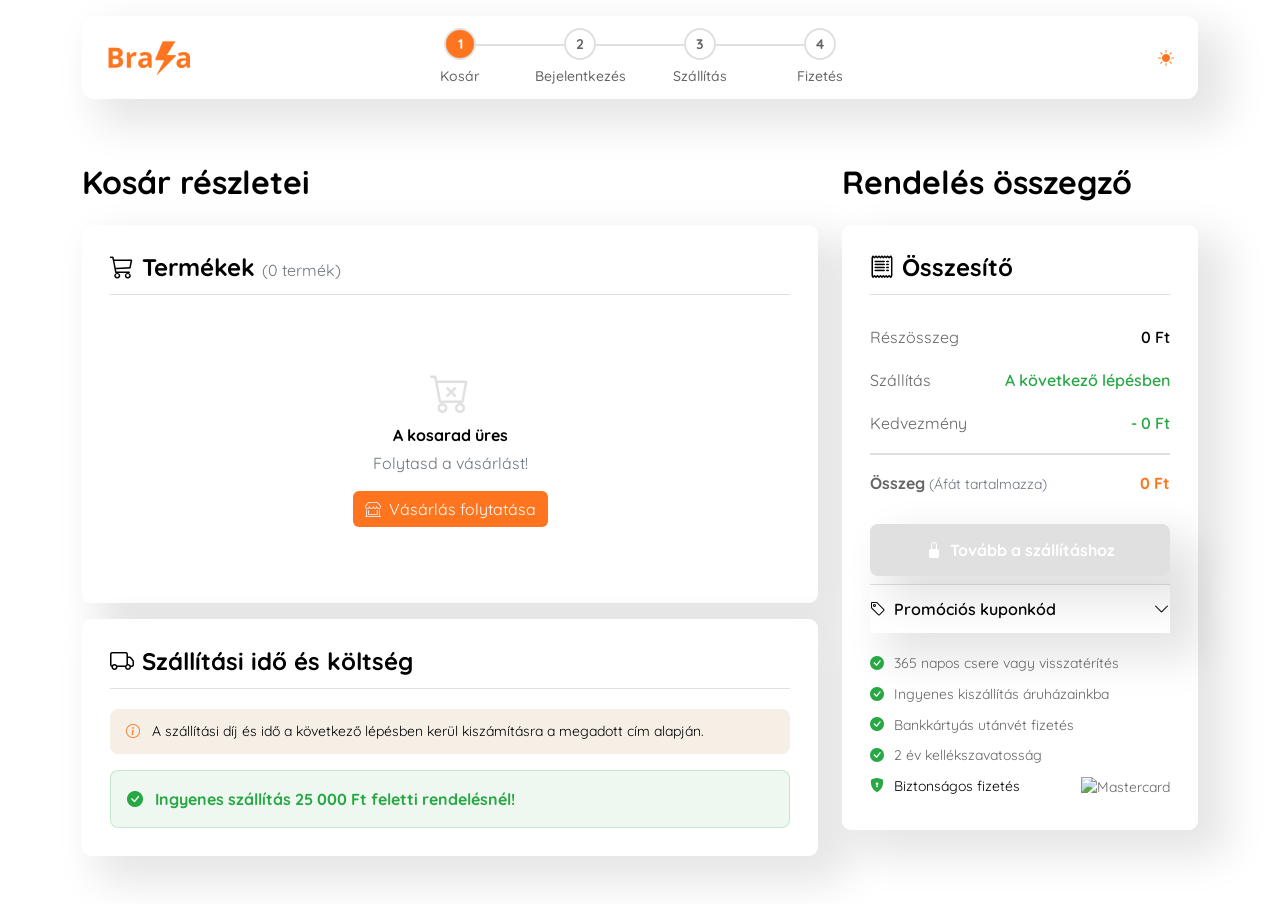
==== checkout.html @ 27e62295 "80%-ban kész web" ====
<!DOCTYPE html>
<html lang="hu">
<head>
    <meta charset="UTF-8">
    <meta name="viewport" content="width=device-width, initial-scale=1.0">
    <link rel="stylesheet" href="css/bootstrap.min.css">
    <link rel="stylesheet" href="https://cdn.jsdelivr.net/npm/bootstrap-icons@1.13.1/font/bootstrap-icons.min.css">
    <link rel="stylesheet" href="css/style.css">
    <link rel="stylesheet" href="css/checkout.css">
    <link rel="stylesheet" href="css/mobile.css">
    <title>BraVa - Kosár</title>
</head>
<body>
    <div class="checkout-wrapper">
        <header class="checkout-header">
            <div class="container">
                <div class="nav-inner">
                    <div class="row align-items-center">
                        <div class="col-4 col-lg-3">
                            <a href="index.html" class="checkout-logo">
                                <img src="assets/img/BraVa.png" alt="BraVa">
                            </a>
                        </div>
                        <div class="col-8 col-lg-6">
                            <div class="step-bar">
                                <div class="step akt" id="step1">
                                    <div class="step-circle fw-bold small">1</div>
                                    <span class="step-label small fw-medium">Kosár</span>
                                </div>
                                <div class="step" id="step2">
                                    <div class="step-circle fw-bold small">2</div>
                                    <span class="step-label small fw-medium">Bejelentkezés</span>
                                </div>
                                <div class="step" id="step3">
                                    <div class="step-circle fw-bold small">3</div>
                                    <span class="step-label small fw-medium">Szállítás</span>
                                </div>
                                <div class="step" id="step4">
                                    <div class="step-circle fw-bold small">4</div>
                                    <span class="step-label small fw-medium">Fizetés</span>
                                </div>
                            </div>
                        </div>
                        <div class="col-lg-3 d-none d-lg-flex justify-content-end">
                            <a href="javascript:void(0)" onclick="toggleTheme()" class="theme-toggle text-decoration-none nari ikon">
                                <i class="bi bi-brightness-high-fill"></i>
                            </a>
                        </div>
                    </div>
                </div>
            </div>
        </header>

        <main class="py-5">
            <div class="container">
                <div class="row g-4 align-items-start">
                    <div class="col-lg-8">
                        <h2 class="fw-bold mb-4">Kosár részletei</h2>
                        <div class="cart-panel">
                            <h4 class="fw-bold">
                                <i class="bi bi-cart3 me-2"></i>Termékek
                                <span class="text-secondary fw-normal fs-6" id="itemCount">(0 termék)</span>
                            </h4>
                            <div id="cartItems">
                                <div class="empty-cart">
                                    <i class="bi bi-cart-x fs-1"></i>
                                    <p class="fw-bold mb-1">A kosarad üres</p>
                                    <p class="text-secondary mb-3">Folytasd a vásárlást!</p>
                                    <a href="webshop.html" class="btn i-web">
                                        <i class="bi bi-shop-window me-2"></i>Vásárlás folytatása
                                    </a>
                                </div>
                            </div>
                        </div>

                        <div class="cart-panel mt-3">
                            <h4 class="fw-bold"><i class="bi bi-truck me-2"></i>Szállítási idő és költség</h4>
                            <div class="shipping-info small">
                                <i class="bi bi-info-circle me-2"></i>
                                A szállítási díj és idő a következő lépésben kerül kiszámításra a megadott cím alapján.
                            </div>
                            <div class="mt-3 p-3 rounded-3" style="background: rgba(40,167,69,0.08); border: 1px solid rgba(40,167,69,0.2);">
                                <p class="mb-0 fw-bold" style="color: #28a745;">
                                    <i class="bi bi-check-circle-fill me-2"></i>
                                    Ingyenes szállítás 25 000 Ft feletti rendelésnél!
                                </p>
                            </div>
                        </div>
                    </div>

                    <div class="col-lg-4" style="position: sticky; top: 90px;">
                        <h2 class="fw-bold mb-4">Rendelés összegző</h2>
                        <div class="summary-panel">
                            <h4 class="fw-bold"><i class="bi bi-receipt me-2"></i>Összesítő</h4>
                            <div class="summary-row">
                                <span class="label">Részösszeg</span>
                                <span class="val fw-semibold" id="subtotal">0 Ft</span>
                            </div>
                            <div class="summary-row">
                                <span class="label">Szállítás</span>
                                <span class="val free-shipping fw-semibold" id="shippingCost">A következő lépésben</span>
                            </div>
                            <div class="summary-row">
                                <span class="label">Kedvezmény</span>
                                <span class="val fw-semibold" id="discount" style="color: #28a745;">- 0 Ft</span>
                            </div>
                            <div class="summary-row total fw-bold">
                                <span class="label">Összeg <small class="fw-normal text-secondary">(Áfát tartalmazza)</small></span>
                                <span class="val nari" id="total">0 Ft</span>
                            </div>

                            <button class="checkout-btn fw-bold" id="checkoutBtn" disabled>
                                <i class="bi bi-lock-fill me-2"></i>Tovább a szállításhoz
                            </button>

                            <button class="promo-toggle fw-semibold" id="promoToggle">
                                <span><i class="bi bi-tag me-2"></i>Promóciós kuponkód</span>
                                <i class="bi bi-chevron-down" id="promoChevron"></i>
                            </button>
                            <div class="promo-body" id="promoBody">
                                <div class="promo-input-group">
                                    <input type="text" placeholder="Add meg a kuponkódot" id="promoInput">
                                    <button onclick="applyPromo()" class="fw-semibold">Alkalmaz</button>
                                </div>
                                <p class="mt-2 mb-0 small" id="promoMsg"></p>
                            </div>

                            <ul class="trust-list small">
                                <li><i class="bi bi-check-circle-fill"></i>365 napos csere vagy visszatérítés</li>
                                <li><i class="bi bi-check-circle-fill"></i>Ingyenes kiszállítás áruházainkba</li>
                                <li><i class="bi bi-check-circle-fill"></i>Bankkártyás utánvét fizetés</li>
                                <li><i class="bi bi-check-circle-fill"></i>2 év kellékszavatosság</li>
                                <li>
                                    <i class="bi bi-shield-lock-fill"></i>
                                    <span>Biztonságos fizetés</span>
                                    <img src="https://upload.wikimedia.org/wikipedia/commons/2/2a/Mastercard-logo.svg" alt="Mastercard" style="height: 18px; margin-left: auto;">
                                </li>
                            </ul>
                        </div>
                    </div>
                </div>
            </div>
        </main>
    </div>

    <nav class="mobil-navigacio">
        <div class="mobile-bottom-nav">
            <div class="mobile-nav-container">
                <div class="mobile-nav-item">
                    <a href="index.html" class="mobile-nav-link" title="Főoldal">
                        <i class="bi bi-house"></i>
                        <span class="mobile-nav-label">Főoldal</span>
                    </a>
                </div>
                <div class="mobile-nav-item">
                    <a href="webshop.html" class="mobile-nav-link" title="Webshop">
                        <i class="bi bi-shop-window"></i>
                        <span class="mobile-nav-label">Webshop</span>
                    </a>
                </div>
                <div class="mobile-nav-item">
                    <a href="checkout.html" class="mobile-nav-link active" title="Kosár">
                        <i class="bi bi-cart"></i>
                        <span class="mobile-nav-label">Kosár</span>
                    </a>
                </div>
                <div class="mobile-nav-item">
                    <a href="shops.html" class="mobile-nav-link" title="Üzleteink">
                        <i class="bi bi-map"></i>
                        <span class="mobile-nav-label">Üzleteink</span>
                    </a>
                </div>
                <div class="mobile-nav-item">
                    <a href="profile.html" class="mobile-nav-link" title="Fiók">
                        <i class="bi bi-person-circle"></i>
                        <span class="mobile-nav-label">Fiók</span>
                    </a>
                </div>
            </div>
        </div>
    </nav>

    <script src="js/bootstrap.bundle.min.js"></script>
    <script src="js/jquery-4.0.0.min.js"></script>
    <script src="js/checkout.js"></script>
    <script src="js/script.js"></script>
</body>
</html>
---- css/style.css ----
@import url('https://fonts.googleapis.com/css2?family=Quicksand:wght@300..700&display=swap');
:root {
    --bg-primary:    #ffffff;
    --bg-secondary:  #f5efe6;
    --text-primary:  #000000;
    --text-secondary:#666666;
    --accent-color:  #ff751f;
    --shadow-color:  rgba(0, 0, 0, 0.1);
    --overlay-bg:    rgba(0, 0, 0, 0.72);
    --border-color:  #e0e0e0;
    --success:       #28a745;
    --error:         #dc3545;   
}
[data-theme="dark"] {
    --bg-primary:    #1a1a1a;
    --bg-secondary:  #2d2d2d;
    --text-primary:  #ffffff;
    --text-secondary:#b0b0b0;
    --accent-color:  #ff751f;
    --shadow-color:  rgba(0, 0, 0, 0.5);
    --overlay-bg:    rgba(0, 0, 0, 0.85);
    --border-color:  #404040;
}
body {
    font-family: "Quicksand", sans-serif;
    font-optical-sizing: auto;
    font-weight: 400;
    background-color: var(--bg-primary);
    color: var(--text-primary);
    transition: background-color 0.3s ease, color 0.3s ease;
}
p, span, h1, h2, h3, h4, h5, h6 {
    color: var(--text-primary);
    transition: color 0.3s ease;
}
.nav .container,button,.h-img,.info-section .col-lg-12,.carousel-card,.carousel-container,.k-val-sec .col-lg-6:last-of-type,.hirlevel,footer, .kapcsolat{
    box-shadow: 22px 19px 40px 8px var(--shadow-color);
}
.nav .container,.carousel-btn,.carousel-card,.k-val,.card,.info-section .col-lg-12,.hirlevel,footer,.k-val-sec .col-lg-6:last-of-type {
    background-color: var(--bg-primary);
    transition: background-color 0.3s ease;
}
header {
    z-index: 1000;
    position: sticky;
    top: 2.6%;
}
.active {
    font-weight: bold;
    border-bottom: 0.5px solid var(--accent-color);
}
ul li a,footer a {
    color: var(--text-primary);
    transition: color 0.3s ease;
}
ul li a,.go {
    border-bottom: 0.5px solid transparent;
    transition: all 0.2s ease-in;
}
.active,ul li a:hover,.nari,.kats a:hover,footer a:hover {
    color: var(--accent-color);
}
ul li a:hover,.go:hover {
    border-color: var(--accent-color);
}
.ikon:hover {
    border-bottom: none;
    border-color: transparent;
}
.i-web,.k-val:hover,.carousel-btn:hover {
    background-color: var(--accent-color);
}
.i-web,.k-val:hover,.kats a,.carousel-btn:hover {
    color: #fff;
}
.k-val {
    color: var(--text-primary);
    transition: all 0.3s ease;
}
.card {
    border-radius: 9px;
    border: none;
    overflow: hidden;
    transition: all 0.3s ease;
}
.card-img-top {
    width: 100%;
    height: 100%;
}
.btn {
    border: none;
}
.product-card .card:hover {
    transform: translateY(-5px);
}
.overlay {
    position: absolute;
    bottom: 0;
    left: 0;
    right: 0;
    padding: 30px;
    transform: translateY(100%);
    transition: opacity 0.3s ease, transform 0.3s ease;
    background-color: var(--overlay-bg);
    border-top-left-radius: 9px;
    border-top-right-radius: 9px;
}
.product-card:hover .overlay {
    transform: translateY(0);
}
.info-icon {
    background-color: var(--bg-secondary);
    transition: background-color 0.3s ease;
}
.carousel-container {
    position: relative;
}
.carousel-scroll {
    display: flex;
    gap: 20px;
    overflow: hidden;
    scroll-behavior: smooth;
    padding: 10px 0;
}
.carousel-card {
    min-width: 280px;
    height: 380px;
    border-radius: 9px;
    position: relative;
    transition: transform 0.3s ease, background-color 0.3s ease;
}
.carousel-card:hover {
    transform: translateY(-5px);
}
.carousel-card img {
    width: 100%;
    height: 200px;
    object-fit: cover;
    border-radius: 9px 9px 0 0;
}
.carousel-card .card-body .d-flex {
    position: absolute;
    bottom: 1rem;
    left: 1rem;
    right: 1rem;
}
.carousel-btn {
    position: absolute;
    top: 50%;
    transform: translateY(-50%);
    width: 40px;
    height: 40px;
    cursor: pointer;
    z-index: 10;
    transition: background-color 0.3s ease;
    color: var(--accent-color);
}
.carousel-btn.prev { left: -20px; }
.carousel-btn.next { right: -20px; }
.form-control {
    background-color: var(--bg-primary);
    color: var(--text-primary);
    border: 1px solid var(--border-color);
    transition: all 0.3s ease;
}
.form-control:focus {
    background-color: var(--bg-primary);
    color: var(--text-primary);
    border-color: var(--accent-color);
    outline: none;
}
.theme-toggle {
    cursor: pointer;
    transition: transform 0.3s ease;
}
.scroll-to-top {
    position: fixed;
    bottom: 30px;
    right: 30px;
    width: 50px;
    height: 50px;
    background-color: var(--accent-color);
    color: #fff;
    border: none;
    border-radius: 50%;
    cursor: pointer;
    opacity: 0;
    visibility: hidden;
    z-index: 999;
    transition: all 0.3s ease;
    box-shadow: 0 4px 15px rgba(255, 117, 31, 0.3);
}
.scroll-to-top i {
    font-size: 1.2rem;
}
.scroll-to-top.show {
    opacity: 1;
    visibility: visible;
}
.scroll-to-top:hover {
    background-color: #e66a1c;
}
.modal-content {
    background-color: var(--bg-primary);
    color: var(--text-primary);
}
.modal-header {
    border-bottom: 1px solid var(--border-color);
}
.modal-footer {
    border-top: 1px solid var(--border-color);
}
---- css/checkout.css ----
.checkout-wrapper {
    background-color: var(--bg-primary);
    min-height: 100vh;
}
.checkout-header {
    position: sticky;
    top: 0;
    z-index: 1000;
    padding: 1rem 1.5rem;
}
.checkout-header .nav-inner {
    background-color: var(--bg-primary);
    box-shadow: 22px 19px 40px 8px var(--shadow-color);
    border-radius: 12px;
    padding: 0.75rem 1.5rem;
    transition: background-color 0.3s ease;
}
.checkout-logo img {
    height: 36px;
    width: auto;
}
.akt .step-circle{
    background-color: var(--accent-color);
    color: var(--bg-primary);
}
.step-bar {
    display: flex;
    align-items: center;
    justify-content: center;
}
.step {
    display: flex;
    flex-direction: column;
    align-items: center;
    position: relative;
    min-width: 120px;
}
.step::after {
    content: '';
    position: absolute;
    top: 16px;
    left: calc(50% + 16px);
    width: calc(100% - 32px);
    height: 2px;
    background-color: var(--border-color);
}
.step:last-child::after,
.step.completed::after {
    display: none;
}
.step-circle {
    width: 32px;
    height: 32px;
    border-radius: 50%;
    display: flex;
    align-items: center;
    justify-content: center;
    border: 2px solid var(--border-color);
    background-color: var(--bg-primary);
    color: var(--text-secondary);
    transition: all 0.3s ease;
    z-index: 1;
}
.step.active .step-circle,
.step.completed .step-circle {
    background-color: var(--accent-color);
    border-color: var(--accent-color);
    color: #fff;
}
.step-label {
    margin-top: 6px;
    color: var(--text-secondary);
}
.step.active .step-label {
    color: var(--accent-color);
}
.step.completed .step-label {
    color: var(--text-primary);
}

.cart-panel,
.summary-panel {
    background-color: var(--bg-primary);
    border-radius: 9px;
    box-shadow: 22px 19px 40px 8px var(--shadow-color);
    padding: 1.75rem;
    transition: background-color 0.3s ease;
}
.cart-panel h4,
.summary-panel h4 {
    padding-bottom: 0.75rem;
    margin-bottom: 1.25rem;
    border-bottom: 1px solid var(--border-color);
}
.cart-item {
    display: flex;
    gap: 1rem;
    padding: 1rem 0;
    border-bottom: 1px solid var(--border-color);
    align-items: center;
}
.cart-item:last-child {
    border-bottom: none;
}
.cart-item-img {
    width: 90px;
    height: 90px;
    object-fit: contain;
    border-radius: 8px;
    background-color: var(--bg-secondary);
    flex-shrink: 0;
    padding: 6px;
}
.cart-item-body {
    flex: 1;
}
.cart-item-price {
    color: var(--accent-color);
}
.qty-control {
    display: flex;
    align-items: center;
    border: 1px solid var(--border-color);
    border-radius: 8px;
    overflow: hidden;
    width: fit-content;
}
.qty-btn {
    width: 32px;
    height: 32px;
    border: none;
    background: var(--bg-secondary);
    color: var(--text-primary);
    cursor: pointer;
    transition: background 0.2s ease;
    display: flex;
    align-items: center;
    justify-content: center;
}
.qty-btn:hover {
    background: var(--accent-color);
    color: #fff;
}
.qty-val {
    width: 36px;
    text-align: center;
    border: none;
    border-left: 1px solid var(--border-color);
    border-right: 1px solid var(--border-color);
    background: var(--bg-primary);
    color: var(--text-primary);
    outline: none;
}
.remove-btn {
    background: none;
    border: none;
    color: var(--text-secondary);
    cursor: pointer;
    padding: 4px;
    border-radius: 6px;
    transition: all 0.2s ease;
}
.remove-btn:hover {
    color: var(--error);
    background: rgba(220, 53, 69, 0.08);
}
.empty-cart {
    text-align: center;
    padding: 3rem 1rem;
}
.empty-cart i {
    color: var(--border-color);
    margin-bottom: 10px;
}

.summary-row {
    display: flex;
    justify-content: space-between;
    align-items: center;
    padding: 0.6rem 0;
}
.summary-row .label {
    color: var(--text-secondary);
}
.summary-row.total {
    padding-top: 1rem;
    margin-top: 0.5rem;
    border-top: 2px solid var(--border-color);
}
.free-shipping {
    color: var(--success);
}
.checkout-btn {
    background-color: var(--accent-color);
    color: #fff;
    border: none;
    border-radius: 8px;
    padding: 0.85rem 1.5rem;
    width: 100%;
    margin-top: 1.25rem;
    cursor: pointer;
    transition: background 0.2s ease;
}
.checkout-btn:hover {
    background-color: #e66a1c;
}
.checkout-btn:disabled {
    background-color: var(--border-color);
    cursor: not-allowed;
}
.promo-toggle {
    background: none;
    border: none;
    border-top: 1px solid var(--border-color);
    color: var(--text-primary);
    padding: 0.75rem 0;
    width: 100%;
    text-align: left;
    display: flex;
    justify-content: space-between;
    align-items: center;
    margin-top: 0.5rem;
    cursor: pointer;
}
.promo-body {
    display: none;
    padding: 0.75rem 0;
}
.promo-body.open {
    display: block;
}
.promo-input-group {
    display: flex;
    gap: 0.5rem;
}
.promo-input-group input {
    flex: 1;
    border: 1px solid var(--border-color);
    border-radius: 8px;
    padding: 0.5rem 0.75rem;
    background: var(--bg-primary);
    color: var(--text-primary);
    outline: none;
}
.promo-input-group input:focus {
    border-color: var(--accent-color);
}
.promo-input-group button {
    background: var(--accent-color);
    color: #fff;
    border: none;
    border-radius: 8px;
    padding: 0.5rem 1rem;
    cursor: pointer;
}
.trust-list {
    list-style: none;
    padding: 0;
    margin: 1rem 0 0;
}
.trust-list li {
    display: flex;
    align-items: center;
    gap: 0.6rem;
    color: var(--text-secondary);
    padding: 0.3rem 0;
}
.trust-list li i {
    color: var(--success);
}
.shipping-info {
    background: var(--bg-secondary);
    border-radius: 8px;
    padding: 0.75rem 1rem;
    margin-top: 0.75rem;
}
.shipping-info i {
    color: var(--accent-color);
}
---- css/mobile.css ----
.mobil-navigacio {
    display: none;
}
.mobile-logo-container {
    display: none;
    text-align: center;
    padding: 8px 0;
    background-color: var(--bg-primary);
    position: sticky;
    top: 0;
    z-index: 1020;
    box-shadow: 0 2px 10px var(--shadow-color);
}
.mobile-logo img {
    max-height: 40px;
    width: auto;
}
.mobile-bottom-nav {
    position: fixed;
    bottom: 0;
    left: 0;
    width: 100%;
    background-color: var(--bg-primary);
    z-index: 1030;
    box-shadow: 0 -2px 10px var(--shadow-color);
    padding: 8px 0;
    display: none;
}
.mobile-nav-container {
    display: flex;
    justify-content: space-around;
    align-items: center;
    padding: 0 10px;
}
.mobile-nav-item {
    position: relative;
    flex: 1;
    text-align: center;
}
.mobile-nav-link {
    display: flex;
    flex-direction: column;
    align-items: center;
    text-decoration: none;
    color: var(--text-primary);
    padding: 5px 0;
    border-radius: 8px;
    transition: all 0.2s ease;
}
.mobile-nav-link i {
    font-size: 24px;
    margin-bottom: 4px;
}
.mobile-nav-label {
    font-size: 11px;
    font-weight: 500;
}
.mobile-nav-link:hover,
.mobile-nav-link.active {
    color: var(--accent-color);
}
.mobile-nav-link.active i {
    color: var(--accent-color);
}
.mobile-dropdown-menu {
    position: absolute;
    bottom: 100%;
    left: 50%;
    transform: translateX(-50%);
    background-color: var(--bg-primary);
    min-width: 180px;
    box-shadow: 0 -5px 15px var(--shadow-color);
    border-radius: 12px 12px 0 0;
    padding: 10px 0;
    margin-bottom: 10px;
    display: none;
    z-index: 1050;
}
.mobile-dropdown-menu::before {
    content: '';
    position: absolute;
    top: 100%;
    left: 50%;
    transform: translateX(-50%);
    border: 8px solid transparent;
    border-top-color: var(--bg-primary);
}
.mobile-dropdown-item {
    display: block;
    padding: 12px 20px;
    text-decoration: none;
    color: var(--text-primary);
    font-size: 14px;
    transition: all 0.2s ease;
}
.mobile-dropdown-item:hover {
    background-color: var(--bg-secondary);
    color: var(--accent-color);
}
@media (max-width: 991.98px) {
    iframe{
        width: 450px;
        height: 750px;
    }
    html, body {
        max-width: 100%;
    }
    header {
        display: none !important;
    }
    .mobile-logo-container {
        display: block !important;
    }
    .mobil-navigacio {
        display: block !important;
    }
    .mobile-bottom-nav {
        position: fixed !important;
        bottom: 0 !important;
        left: 0 !important;
        width: 100vw !important;
        display: block !important;
    }
    body {
        padding-bottom: 70px;
    }
}
@media (max-width: 767.98px) {
    .info-section .d-flex.justify-content-center.gap-5 {
        flex-wrap: wrap;
        gap: 0 !important;
    }
    .info-section .d-flex.gap-2.p-3 {
        width: 50%;
        box-sizing: border-box;
    }
    .carousel-card {
        min-width: 220px;
    }
}
@media (min-width: 992px) {
    .mobil-navigacio,
    .mobile-logo-container,
    .mobile-bottom-nav {
        display: none !important;
    }
}
@media (max-width: 991.98px) {
            .step-label { display: none; }
            .step { min-width: 60px; }
            .cart-panel, .summary-panel { padding: 1.25rem; }
        }
        @media (max-width: 575.98px) {
            .cart-item-img { width: 70px; height: 70px; }
            .step::after { width: calc(100% - 24px); left: calc(50% + 12px); }
        }
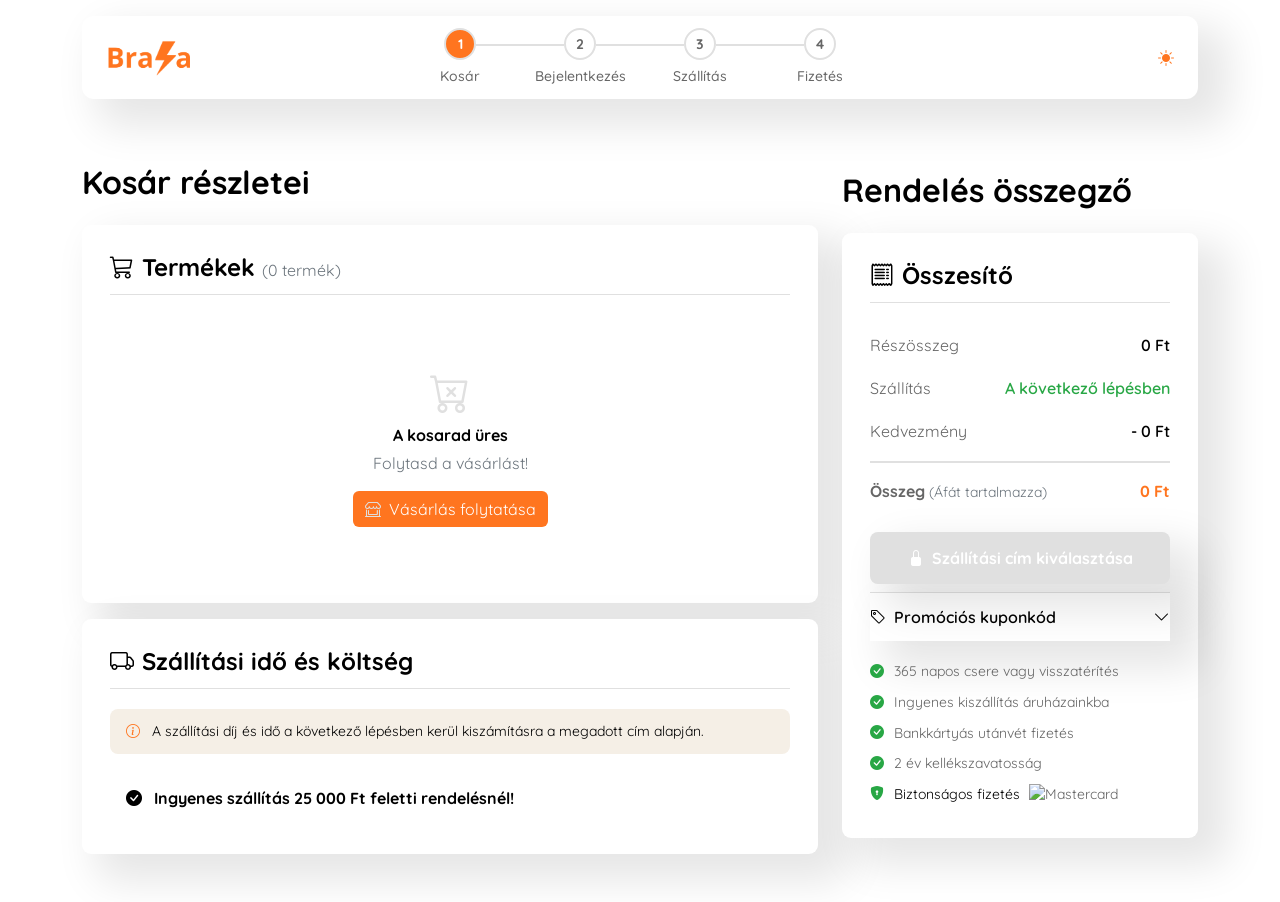
==== commit 37ec5af5: "BraVa Update" ====
--- a/checkout.html
+++ b/checkout.html
@@ -79,8 +79,8 @@
                                 <i class="bi bi-info-circle me-2"></i>
                                 A szállítási díj és idő a következő lépésben kerül kiszámításra a megadott cím alapján.
                             </div>
-                            <div class="mt-3 p-3 rounded-3" style="background: rgba(40,167,69,0.08); border: 1px solid rgba(40,167,69,0.2);">
-                                <p class="mb-0 fw-bold" style="color: #28a745;">
+                            <div class="mt-3 p-3 rounded-3 shipping-success">
+                                <p class="mb-0 fw-bold text-success-custom">
                                     <i class="bi bi-check-circle-fill me-2"></i>
                                     Ingyenes szállítás 25 000 Ft feletti rendelésnél!
                                 </p>
@@ -88,7 +88,7 @@
                         </div>
                     </div>
 
-                    <div class="col-lg-4" style="position: sticky; top: 90px;">
+                    <div class="col-lg-4 summary-sticky pt-2">
                         <h2 class="fw-bold mb-4">Rendelés összegző</h2>
                         <div class="summary-panel">
                             <h4 class="fw-bold"><i class="bi bi-receipt me-2"></i>Összesítő</h4>
@@ -102,7 +102,7 @@
                             </div>
                             <div class="summary-row">
                                 <span class="label">Kedvezmény</span>
-                                <span class="val fw-semibold" id="discount" style="color: #28a745;">- 0 Ft</span>
+                                <span class="val fw-semibold" id="discount" class="val fw-semibold text-success-custom">- 0 Ft</span>
                             </div>
                             <div class="summary-row total fw-bold">
                                 <span class="label">Összeg <small class="fw-normal text-secondary">(Áfát tartalmazza)</small></span>
@@ -110,9 +110,8 @@
                             </div>
 
                             <button class="checkout-btn fw-bold" id="checkoutBtn" disabled>
-                                <i class="bi bi-lock-fill me-2"></i>Tovább a szállításhoz
+                                <i class="bi bi-lock-fill me-2"></i>Szállítási cím kiválasztása<gls-dpm-dialog country="hu" id="test-map"></gls-dpm-dialog>
                             </button>
-
                             <button class="promo-toggle fw-semibold" id="promoToggle">
                                 <span><i class="bi bi-tag me-2"></i>Promóciós kuponkód</span>
                                 <i class="bi bi-chevron-down" id="promoChevron"></i>
@@ -133,7 +132,7 @@
                                 <li>
                                     <i class="bi bi-shield-lock-fill"></i>
                                     <span>Biztonságos fizetés</span>
-                                    <img src="https://upload.wikimedia.org/wikipedia/commons/2/2a/Mastercard-logo.svg" alt="Mastercard" style="height: 18px; margin-left: auto;">
+                                    <img src="https://upload.wikimedia.org/wikipedia/commons/2/2a/Mastercard-logo.svg" alt="Mastercard" class="mastercard-logo">
                                 </li>
                             </ul>
                         </div>
@@ -159,7 +158,7 @@
                     </a>
                 </div>
                 <div class="mobile-nav-item">
-                    <a href="checkout.html" class="mobile-nav-link active" title="Kosár">
+                    <a href="checkout.html" class="mobile-nav-link aktiv" title="Kosár">
                         <i class="bi bi-cart"></i>
                         <span class="mobile-nav-label">Kosár</span>
                     </a>
@@ -179,10 +178,25 @@
             </div>
         </div>
     </nav>
-
+                                    <script>
+    var el = document.getElementById('test-map');
+    el.addEventListener('change', (e) => {
+    console.log(e.detail);
+    alert(e.detail.name);
+    });
+    var btn = document.getElementById('checkoutBtn');
+    btn.addEventListener('click', () => {
+    el.showModal();
+    });
+    </script>
+    <!--
+    Javascript to initialize the custom element, it can be placed anywhere.
+    -->
+    <script type="module" src="https://map.gls-hungary.com/widget/gls-dpm.js"></script>
     <script src="js/bootstrap.bundle.min.js"></script>
     <script src="js/jquery-4.0.0.min.js"></script>
     <script src="js/checkout.js"></script>
     <script src="js/script.js"></script>
+    <script src="https://map.gls-hungary.com/widget/gls-dpm.js"></script>
 </body>
 </html>
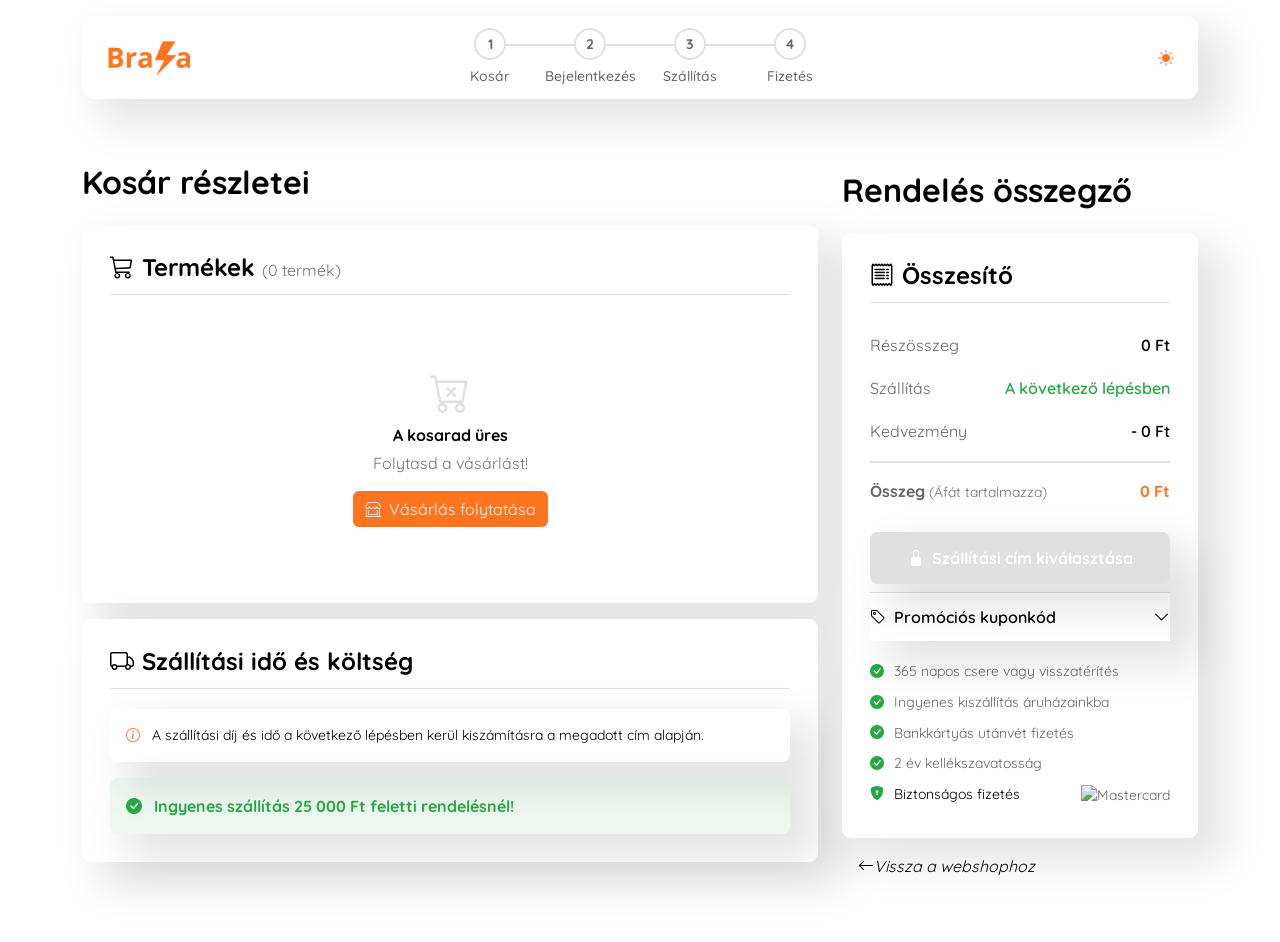
==== commit 9f429670: "css és oldal javítások" ====
--- a/checkout.html
+++ b/checkout.html
@@ -75,7 +75,7 @@
 
                         <div class="cart-panel mt-3">
                             <h4 class="fw-bold"><i class="bi bi-truck me-2"></i>Szállítási idő és költség</h4>
-                            <div class="shipping-info small">
+                            <div class="shipping-info p-3 small">
                                 <i class="bi bi-info-circle me-2"></i>
                                 A szállítási díj és idő a következő lépésben kerül kiszámításra a megadott cím alapján.
                             </div>
@@ -135,6 +135,10 @@
                                     <img src="https://upload.wikimedia.org/wikipedia/commons/2/2a/Mastercard-logo.svg" alt="Mastercard" class="mastercard-logo">
                                 </li>
                             </ul>
+                        </div>
+                        <div class="cont p-3">
+                            <a href="webshop.html" class="text-decoration-none v-web"><i class="bi bi-arrow-left">Vissza a webshophoz</i></a>
+                        </div>
                         </div>
                     </div>
                 </div>
--- a/css/style.css
+++ b/css/style.css
@@ -1,162 +1,70 @@
+/* ============================================================
+   GLOBAL STYLES - minden oldalon használt közös szabályok
+   (változók, tipográfia, fejléc, lábléc, közös elemek)
+   ============================================================ */
+
 @import url('https://fonts.googleapis.com/css2?family=Quicksand:wght@300..700&display=swap');
+
+/* ---------- Téma változók ---------- */
 :root {
-    --bg-primary:    #ffffff;
-    --bg-secondary:  #f5efe6;
-    --text-primary:  #000000;
-    --text-secondary:#666666;
-    --accent-color:  #ff751f;
-    --shadow-color:  rgba(0, 0, 0, 0.1);
-    --overlay-bg:    rgba(0, 0, 0, 0.72);
-    --border-color:  #e0e0e0;
-    --success:       #28a745;
-    --error:         #dc3545;   
+    --bg-primary: #ffffff;
+    --bg-secondary: #f5efe6;
+    --text-primary: #000000;
+    --text-secondary: #666666;
+    --accent-color: #ff751f;
+    --accent-hover: #e66a1c;
+    --shadow-color: rgba(0,0,0,0.1);
+    --overlay-bg: rgba(0,0,0,0.72);
+    --border-color: #e0e0e0;
+    --success: #28a745;
+    --error: #dc3545;
+    --shadow-lg: 22px 19px 40px 8px var(--shadow-color);
 }
 [data-theme="dark"] {
-    --bg-primary:    #1a1a1a;
-    --bg-secondary:  #2d2d2d;
-    --text-primary:  #ffffff;
-    --text-secondary:#b0b0b0;
-    --accent-color:  #ff751f;
-    --shadow-color:  rgba(0, 0, 0, 0.5);
-    --overlay-bg:    rgba(0, 0, 0, 0.85);
-    --border-color:  #404040;
+    --bg-primary: #1a1a1a;
+    --bg-secondary: #2d2d2d;
+    --text-primary: #ffffff;
+    --text-secondary: #b0b0b0;
+    --shadow-color: rgba(0,0,0,0.5);
+    --overlay-bg: rgba(0,0,0,0.85);
+    --border-color: #404040;
 }
+
+/* ---------- Tipográfia ---------- */
 body {
     font-family: "Quicksand", sans-serif;
     font-optical-sizing: auto;
-    font-weight: 400;
     background-color: var(--bg-primary);
     color: var(--text-primary);
     transition: background-color 0.3s ease, color 0.3s ease;
 }
-p, span, h1, h2, h3, h4, h5, h6 {
-    color: var(--text-primary);
-    transition: color 0.3s ease;
-}
-.nav .container,button,.h-img,.info-section .col-lg-12,.carousel-card,.carousel-container,.k-val-sec .col-lg-6:last-of-type,.hirlevel,footer, .kapcsolat{
+p, span, h1, h2, h3, h4, h5, h6 { color: var(--text-primary); transition: color 0.3s ease; }
+.nari { color: var(--accent-color) !important; }
+
+/* ---------- Fejléc / Navigáció ---------- */
+header { position: sticky; top: 2.6%; z-index: 1000; }
+.nav .container { background-color: var(--bg-primary); box-shadow: var(--shadow-lg); transition: background-color 0.3s ease; }
+.rideForm, .profile-stat, .stat-tile, .chart-wrap, .shipping-info, .cart-item-img, .profile-avatar, .garage-card, .shipping-success{
     box-shadow: 22px 19px 40px 8px var(--shadow-color);
 }
-.nav .container,.carousel-btn,.carousel-card,.k-val,.card,.info-section .col-lg-12,.hirlevel,footer,.k-val-sec .col-lg-6:last-of-type {
-    background-color: var(--bg-primary);
-    transition: background-color 0.3s ease;
-}
-header {
-    z-index: 1000;
-    position: sticky;
-    top: 2.6%;
-}
-.active {
-    font-weight: bold;
-    border-bottom: 0.5px solid var(--accent-color);
-}
-ul li a,footer a {
-    color: var(--text-primary);
-    transition: color 0.3s ease;
-}
-ul li a,.go {
-    border-bottom: 0.5px solid transparent;
-    transition: all 0.2s ease-in;
-}
-.active,ul li a:hover,.nari,.kats a:hover,footer a:hover {
-    color: var(--accent-color);
-}
-ul li a:hover,.go:hover {
-    border-color: var(--accent-color);
-}
-.ikon:hover {
-    border-bottom: none;
-    border-color: transparent;
-}
-.i-web,.k-val:hover,.carousel-btn:hover {
-    background-color: var(--accent-color);
-}
-.i-web,.k-val:hover,.kats a,.carousel-btn:hover {
-    color: #fff;
-}
-.k-val {
-    color: var(--text-primary);
-    transition: all 0.3s ease;
-}
-.card {
-    border-radius: 9px;
-    border: none;
-    overflow: hidden;
-    transition: all 0.3s ease;
-}
-.card-img-top {
-    width: 100%;
-    height: 100%;
-}
-.btn {
-    border: none;
-}
-.product-card .card:hover {
-    transform: translateY(-5px);
-}
-.overlay {
-    position: absolute;
-    bottom: 0;
-    left: 0;
-    right: 0;
-    padding: 30px;
-    transform: translateY(100%);
-    transition: opacity 0.3s ease, transform 0.3s ease;
-    background-color: var(--overlay-bg);
-    border-top-left-radius: 9px;
-    border-top-right-radius: 9px;
-}
-.product-card:hover .overlay {
-    transform: translateY(0);
-}
-.info-icon {
-    background-color: var(--bg-secondary);
-    transition: background-color 0.3s ease;
-}
-.carousel-container {
-    position: relative;
-}
-.carousel-scroll {
-    display: flex;
-    gap: 20px;
-    overflow: hidden;
-    scroll-behavior: smooth;
-    padding: 10px 0;
-}
-.carousel-card {
-    min-width: 280px;
-    height: 380px;
-    border-radius: 9px;
-    position: relative;
-    transition: transform 0.3s ease, background-color 0.3s ease;
-}
-.carousel-card:hover {
-    transform: translateY(-5px);
-}
-.carousel-card img {
-    width: 100%;
-    height: 200px;
-    object-fit: cover;
-    border-radius: 9px 9px 0 0;
-}
-.carousel-card .card-body .d-flex {
-    position: absolute;
-    bottom: 1rem;
-    left: 1rem;
-    right: 1rem;
-}
-.carousel-btn {
-    position: absolute;
-    top: 50%;
-    transform: translateY(-50%);
-    width: 40px;
-    height: 40px;
-    cursor: pointer;
-    z-index: 10;
-    transition: background-color 0.3s ease;
-    color: var(--accent-color);
-}
-.carousel-btn.prev { left: -20px; }
-.carousel-btn.next { right: -20px; }
+
+ul li a, footer a, .v-web { color: var(--text-primary); transition: color 0.3s ease; }
+ul li a, .go { border-bottom: 0.5px solid transparent; transition: all 0.2s ease-in; }
+.aktiv { font-weight: bold; border-bottom: 0.5px solid var(--accent-color); }
+.kats a { color: #fff; }
+.aktiv, ul li a:hover, .kats a:hover, footer a:hover, .v-web:hover { color: var(--accent-color); }
+ul li a:hover, .go:hover { border-color: var(--accent-color); }
+.ikon:hover { border: none; }
+
+/* ---------- Közös gombok ---------- */
+.btn { border: none; }
+button { box-shadow: var(--shadow-lg); }
+.i-web { background-color: var(--accent-color); color: #fff; }
+.i-web:hover { background-color: var(--accent-hover); color: #fff; }
+.k-val { background-color: var(--bg-primary); color: var(--text-primary); transition: all 0.3s ease; }
+.k-val:hover { background-color: var(--accent-color); color: #fff; }
+
+/* ---------- Űrlap mezők ---------- */
 .form-control {
     background-color: var(--bg-primary);
     color: var(--text-primary);
@@ -169,14 +77,13 @@
     border-color: var(--accent-color);
     outline: none;
 }
-.theme-toggle {
-    cursor: pointer;
-    transition: transform 0.3s ease;
-}
+
+/* ---------- Téma váltó, scroll-to-top ---------- */
+.theme-toggle { cursor: pointer; transition: transform 0.3s ease; }
 .scroll-to-top {
     position: fixed;
+    right: 30px;
     bottom: 30px;
-    right: 30px;
     width: 50px;
     height: 50px;
     background-color: var(--accent-color);
@@ -188,25 +95,83 @@
     visibility: hidden;
     z-index: 999;
     transition: all 0.3s ease;
-    box-shadow: 0 4px 15px rgba(255, 117, 31, 0.3);
+    box-shadow: 0 4px 15px rgba(255,117,31,0.3);
 }
-.scroll-to-top i {
-    font-size: 1.2rem;
+.scroll-to-top i { font-size: 1.2rem; }
+.scroll-to-top.show { opacity: 1; visibility: visible; }
+.scroll-to-top:hover { background-color: var(--accent-hover); }
+
+/* ---------- Modális ablak ---------- */
+.modal-content { background-color: var(--bg-primary); color: var(--text-primary); }
+.modal-header { border-bottom: 1px solid var(--border-color); }
+.modal-footer { border-top: 1px solid var(--border-color); }
+
+/* ---------- Kosár badge ---------- */
+a[href="checkout.html"] { position: relative; }
+.cart-badge {
+    position: absolute;
+    top: -6px;
+    right: -8px;
+    width: 18px;
+    height: 18px;
+    border-radius: 50%;
+    background: var(--accent-color);
+    color: #fff;
+    font-size: 0.65rem;
+    font-weight: 700;
+    display: flex;
+    align-items: center;
+    justify-content: center;
+    pointer-events: none;
 }
-.scroll-to-top.show {
-    opacity: 1;
-    visibility: visible;
+
+/* ---------- Lépcső sáv (checkout + kerékpár választó megosztott) ---------- */
+.step-bar { display: flex; align-items: center; justify-content: center; }
+.step {
+    display: flex;
+    flex-direction: column;
+    align-items: center;
+    position: relative;
+    min-width: 100px;
 }
-.scroll-to-top:hover {
-    background-color: #e66a1c;
+.step::after {
+    content: '';
+    position: absolute;
+    top: 16px;
+    left: calc(50% + 16px);
+    width: calc(100% - 32px);
+    height: 2px;
+    background-color: var(--border-color);
+    transition: background-color 0.3s ease;
 }
-.modal-content {
+.step:last-child::after { display: none; }
+.step.completed::after { background-color: var(--accent-color); }
+/* Checkout-on a teljesített lépés vonala el van rejtve */
+.checkout-wrapper .step.completed::after { display: none; }
+.step-circle {
+    width: 32px;
+    height: 32px;
+    border-radius: 50%;
+    display: flex;
+    align-items: center;
+    justify-content: center;
     background-color: var(--bg-primary);
-    color: var(--text-primary);
+    border: 2px solid var(--border-color);
+    color: var(--text-secondary);
+    transition: all 0.3s ease;
+    z-index: 1;
 }
-.modal-header {
-    border-bottom: 1px solid var(--border-color);
+.step.active .step-circle,
+.step.aktiv .step-circle,
+.step.completed .step-circle {
+    background-color: var(--accent-color);
+    border-color: var(--accent-color);
+    color: #fff;
 }
-.modal-footer {
-    border-top: 1px solid var(--border-color);
-}+.step-label { margin-top: 6px; color: var(--text-secondary); }
+.step.active .step-label,
+.step.aktiv .step-label { color: var(--accent-color); }
+.step.completed .step-label { color: var(--text-primary); }
+
+/* ---------- Lábléc ---------- */
+footer { background-color: var(--bg-primary); box-shadow: var(--shadow-lg); transition: background-color 0.3s ease; }
--- a/css/checkout.css
+++ b/css/checkout.css
@@ -1,88 +1,26 @@
-.checkout-wrapper {
-    background-color: var(--bg-primary);
-    min-height: 100vh;
-}
-.checkout-header {
-    position: sticky;
-    top: 0;
-    z-index: 1000;
-    padding: 1rem 1.5rem;
-}
+/* ============================================================
+   CHECKOUT (checkout.html) - kosár oldal stílusok
+   A step-bar a style.css-ben van (közös a kerékpár választóval)
+   ============================================================ */
+
+.checkout-wrapper { min-height: 100vh; background-color: var(--bg-primary); }
+
+.checkout-header { position: sticky; top: 0; z-index: 1000; padding: 1rem 1.5rem; }
 .checkout-header .nav-inner {
     background-color: var(--bg-primary);
-    box-shadow: 22px 19px 40px 8px var(--shadow-color);
+    box-shadow: var(--shadow-lg);
     border-radius: 12px;
     padding: 0.75rem 1.5rem;
     transition: background-color 0.3s ease;
 }
-.checkout-logo img {
-    height: 36px;
-    width: auto;
-}
-.akt .step-circle{
-    background-color: var(--accent-color);
-    color: var(--bg-primary);
-}
-.step-bar {
-    display: flex;
-    align-items: center;
-    justify-content: center;
-}
-.step {
-    display: flex;
-    flex-direction: column;
-    align-items: center;
-    position: relative;
-    min-width: 120px;
-}
-.step::after {
-    content: '';
-    position: absolute;
-    top: 16px;
-    left: calc(50% + 16px);
-    width: calc(100% - 32px);
-    height: 2px;
-    background-color: var(--border-color);
-}
-.step:last-child::after,
-.step.completed::after {
-    display: none;
-}
-.step-circle {
-    width: 32px;
-    height: 32px;
-    border-radius: 50%;
-    display: flex;
-    align-items: center;
-    justify-content: center;
-    border: 2px solid var(--border-color);
-    background-color: var(--bg-primary);
-    color: var(--text-secondary);
-    transition: all 0.3s ease;
-    z-index: 1;
-}
-.step.active .step-circle,
-.step.completed .step-circle {
-    background-color: var(--accent-color);
-    border-color: var(--accent-color);
-    color: #fff;
-}
-.step-label {
-    margin-top: 6px;
-    color: var(--text-secondary);
-}
-.step.active .step-label {
-    color: var(--accent-color);
-}
-.step.completed .step-label {
-    color: var(--text-primary);
-}
+.checkout-logo img { height: 36px; width: auto; }
 
+/* ---------- Kosár / Összegző panel ---------- */
 .cart-panel,
 .summary-panel {
     background-color: var(--bg-primary);
+    box-shadow: var(--shadow-lg);
     border-radius: 9px;
-    box-shadow: 22px 19px 40px 8px var(--shadow-color);
     padding: 1.75rem;
     transition: background-color 0.3s ease;
 }
@@ -92,55 +30,46 @@
     margin-bottom: 1.25rem;
     border-bottom: 1px solid var(--border-color);
 }
+
+/* ---------- Kosár tételek ---------- */
 .cart-item {
     display: flex;
+    align-items: center;
     gap: 1rem;
     padding: 1rem 0;
     border-bottom: 1px solid var(--border-color);
-    align-items: center;
 }
-.cart-item:last-child {
-    border-bottom: none;
-}
+.cart-item:last-child { border-bottom: none; }
 .cart-item-img {
+    flex-shrink: 0;
     width: 90px;
     height: 90px;
     object-fit: contain;
-    border-radius: 8px;
-    background-color: var(--bg-secondary);
-    flex-shrink: 0;
-    padding: 6px;
 }
-.cart-item-body {
-    flex: 1;
-}
-.cart-item-price {
-    color: var(--accent-color);
-}
+.cart-item-body { flex: 1; }
+.cart-item-price { color: var(--accent-color); }
+
+/* ---------- Mennyiség gombok ---------- */
 .qty-control {
     display: flex;
     align-items: center;
+    width: fit-content;
     border: 1px solid var(--border-color);
     border-radius: 8px;
     overflow: hidden;
-    width: fit-content;
 }
 .qty-btn {
     width: 32px;
     height: 32px;
+    display: flex;
+    align-items: center;
+    justify-content: center;
     border: none;
-    background: var(--bg-secondary);
     color: var(--text-primary);
     cursor: pointer;
     transition: background 0.2s ease;
-    display: flex;
-    align-items: center;
-    justify-content: center;
 }
-.qty-btn:hover {
-    background: var(--accent-color);
-    color: #fff;
-}
+.qty-btn:hover { background: var(--accent-color); color: #fff; }
 .qty-val {
     width: 36px;
     text-align: center;
@@ -152,128 +81,106 @@
     outline: none;
 }
 .remove-btn {
+    padding: 4px;
+    border: none;
+    border-radius: 6px;
     background: none;
-    border: none;
     color: var(--text-secondary);
     cursor: pointer;
-    padding: 4px;
-    border-radius: 6px;
     transition: all 0.2s ease;
 }
-.remove-btn:hover {
-    color: var(--error);
-    background: rgba(220, 53, 69, 0.08);
-}
-.empty-cart {
-    text-align: center;
-    padding: 3rem 1rem;
-}
-.empty-cart i {
-    color: var(--border-color);
-    margin-bottom: 10px;
-}
+.remove-btn:hover { color: var(--error); background: rgba(220,53,69,0.08); }
 
+.empty-cart { text-align: center; padding: 3rem 1rem; }
+.empty-cart i { color: var(--border-color); margin-bottom: 1rem; }
+
+/* ---------- Összegző sorok ---------- */
 .summary-row {
     display: flex;
     justify-content: space-between;
     align-items: center;
     padding: 0.6rem 0;
 }
-.summary-row .label {
-    color: var(--text-secondary);
-}
+.summary-row .label { color: var(--text-secondary); }
 .summary-row.total {
     padding-top: 1rem;
     margin-top: 0.5rem;
     border-top: 2px solid var(--border-color);
 }
-.free-shipping {
-    color: var(--success);
-}
+.free-shipping { color: var(--success); }
+.text-success-custom { color: var(--success); }
+
+/* ---------- Checkout / Promóciós gomb ---------- */
 .checkout-btn {
+    width: 100%;
+    margin-top: 1.25rem;
+    padding: 0.85rem 1.5rem;
+    border: none;
+    border-radius: 8px;
     background-color: var(--accent-color);
     color: #fff;
-    border: none;
-    border-radius: 8px;
-    padding: 0.85rem 1.5rem;
-    width: 100%;
-    margin-top: 1.25rem;
     cursor: pointer;
     transition: background 0.2s ease;
 }
-.checkout-btn:hover {
-    background-color: #e66a1c;
-}
-.checkout-btn:disabled {
-    background-color: var(--border-color);
-    cursor: not-allowed;
-}
+.checkout-btn:hover { background-color: var(--accent-hover); }
+.checkout-btn:disabled { background-color: var(--border-color); cursor: not-allowed; }
+
 .promo-toggle {
-    background: none;
-    border: none;
-    border-top: 1px solid var(--border-color);
-    color: var(--text-primary);
+    width: 100%;
+    margin-top: 0.5rem;
     padding: 0.75rem 0;
-    width: 100%;
-    text-align: left;
     display: flex;
     justify-content: space-between;
     align-items: center;
-    margin-top: 0.5rem;
+    text-align: left;
+    border: none;
+    border-top: 1px solid var(--border-color);
+    background: none;
+    color: var(--text-primary);
     cursor: pointer;
 }
-.promo-body {
-    display: none;
-    padding: 0.75rem 0;
-}
-.promo-body.open {
-    display: block;
-}
-.promo-input-group {
-    display: flex;
-    gap: 0.5rem;
-}
+.promo-body { display: none; padding: 0.75rem 0; }
+.promo-body.open { display: block; }
+.promo-input-group { display: flex; gap: 0.5rem; }
 .promo-input-group input {
     flex: 1;
+    padding: 0.5rem 0.75rem;
     border: 1px solid var(--border-color);
     border-radius: 8px;
-    padding: 0.5rem 0.75rem;
     background: var(--bg-primary);
     color: var(--text-primary);
     outline: none;
 }
-.promo-input-group input:focus {
-    border-color: var(--accent-color);
-}
+.promo-input-group input:focus { border-color: var(--accent-color); }
 .promo-input-group button {
+    padding: 0.5rem 1rem;
+    border: none;
+    border-radius: 8px;
     background: var(--accent-color);
     color: #fff;
-    border: none;
-    border-radius: 8px;
-    padding: 0.5rem 1rem;
     cursor: pointer;
 }
-.trust-list {
-    list-style: none;
-    padding: 0;
-    margin: 1rem 0 0;
-}
+
+/* ---------- Bizalom lista ---------- */
+.trust-list { list-style: none; padding: 0; margin: 1rem 0 0; }
 .trust-list li {
     display: flex;
     align-items: center;
     gap: 0.6rem;
+    padding: 0.3rem 0;
     color: var(--text-secondary);
-    padding: 0.3rem 0;
 }
-.trust-list li i {
-    color: var(--success);
+.trust-list li i { color: var(--success); }
+
+/* ---------- Szállítási info ---------- */
+.shipping-info {
+    margin-top: 0.75rem;
+    border-radius: 8px;
 }
-.shipping-info {
-    background: var(--bg-secondary);
-    border-radius: 8px;
-    padding: 0.75rem 1rem;
-    margin-top: 0.75rem;
+.shipping-info i { color: var(--accent-color); }
+.shipping-success {
+    background: rgba(40,167,69,0.08);
 }
-.shipping-info i {
-    color: var(--accent-color);
-}
+
+.summary-sticky { position: sticky; top: 90px; }
+.mastercard-logo { height: 18px; margin-left: auto; }
--- a/css/mobile.css
+++ b/css/mobile.css
@@ -1,156 +1,379 @@
-.mobil-navigacio {
-    display: none;
-}
-.mobile-logo-container {
-    display: none;
-    text-align: center;
-    padding: 8px 0;
-    background-color: var(--bg-primary);
-    position: sticky;
-    top: 0;
-    z-index: 1020;
-    box-shadow: 0 2px 10px var(--shadow-color);
-}
-.mobile-logo img {
-    max-height: 40px;
-    width: auto;
-}
-.mobile-bottom-nav {
-    position: fixed;
-    bottom: 0;
-    left: 0;
-    width: 100%;
-    background-color: var(--bg-primary);
-    z-index: 1030;
-    box-shadow: 0 -2px 10px var(--shadow-color);
-    padding: 8px 0;
-    display: none;
-}
-.mobile-nav-container {
-    display: flex;
-    justify-content: space-around;
-    align-items: center;
-    padding: 0 10px;
-}
-.mobile-nav-item {
-    position: relative;
-    flex: 1;
-    text-align: center;
-}
-.mobile-nav-link {
-    display: flex;
-    flex-direction: column;
-    align-items: center;
-    text-decoration: none;
-    color: var(--text-primary);
-    padding: 5px 0;
-    border-radius: 8px;
-    transition: all 0.2s ease;
-}
-.mobile-nav-link i {
-    font-size: 24px;
-    margin-bottom: 4px;
-}
-.mobile-nav-label {
-    font-size: 11px;
-    font-weight: 500;
-}
-.mobile-nav-link:hover,
-.mobile-nav-link.active {
-    color: var(--accent-color);
-}
-.mobile-nav-link.active i {
-    color: var(--accent-color);
-}
-.mobile-dropdown-menu {
-    position: absolute;
-    bottom: 100%;
-    left: 50%;
-    transform: translateX(-50%);
-    background-color: var(--bg-primary);
-    min-width: 180px;
-    box-shadow: 0 -5px 15px var(--shadow-color);
-    border-radius: 12px 12px 0 0;
-    padding: 10px 0;
-    margin-bottom: 10px;
-    display: none;
-    z-index: 1050;
-}
-.mobile-dropdown-menu::before {
-    content: '';
-    position: absolute;
-    top: 100%;
-    left: 50%;
-    transform: translateX(-50%);
-    border: 8px solid transparent;
-    border-top-color: var(--bg-primary);
-}
-.mobile-dropdown-item {
-    display: block;
-    padding: 12px 20px;
-    text-decoration: none;
-    color: var(--text-primary);
-    font-size: 14px;
-    transition: all 0.2s ease;
-}
-.mobile-dropdown-item:hover {
-    background-color: var(--bg-secondary);
-    color: var(--accent-color);
-}
-@media (max-width: 991.98px) {
-    iframe{
-        width: 450px;
-        height: 750px;
-    }
-    html, body {
-        max-width: 100%;
-    }
-    header {
-        display: none !important;
-    }
-    .mobile-logo-container {
-        display: block !important;
-    }
-    .mobil-navigacio {
-        display: block !important;
-    }
-    .mobile-bottom-nav {
-        position: fixed !important;
-        bottom: 0 !important;
-        left: 0 !important;
-        width: 100vw !important;
-        display: block !important;
-    }
-    body {
-        padding-bottom: 70px;
-    }
-}
-@media (max-width: 767.98px) {
-    .info-section .d-flex.justify-content-center.gap-5 {
-        flex-wrap: wrap;
-        gap: 0 !important;
-    }
-    .info-section .d-flex.gap-2.p-3 {
-        width: 50%;
-        box-sizing: border-box;
-    }
-    .carousel-card {
-        min-width: 220px;
-    }
-}
-@media (min-width: 992px) {
-    .mobil-navigacio,
-    .mobile-logo-container,
-    .mobile-bottom-nav {
-        display: none !important;
-    }
-}
-@media (max-width: 991.98px) {
-            .step-label { display: none; }
-            .step { min-width: 60px; }
-            .cart-panel, .summary-panel { padding: 1.25rem; }
-        }
-        @media (max-width: 575.98px) {
-            .cart-item-img { width: 70px; height: 70px; }
-            .step::after { width: calc(100% - 24px); left: calc(50% + 12px); }
-        }+/* ============================================================
+   MOBILE - mobil specifikus stílusok és törések
+   ============================================================ */
+
+/* ---------- Mobil fejléc (logó sáv) ---------- */
+.mobil-navigacio { display: none; }
+.mobile-logo-container {
+    display: none;
+    position: sticky;
+    top: 0;
+    z-index: 1020;
+    padding: 10px 18px;
+    background-color: var(--bg-primary);
+    box-shadow: 0 1px 0 var(--border-color);
+    align-items: center;
+    justify-content: center;
+    text-align: center;
+}
+.mobile-logo { flex: 1; display: flex; justify-content: center; }
+.mobile-logo img { max-height: 36px; width: auto; }
+.mobile-top-icons { display: flex; align-items: center; gap: 14px; }
+.mobile-top-icons a { position: relative; color: var(--text-primary); }
+.mobile-top-icons i { font-size: 22px; }
+.mobile-cart-badge {
+    position: absolute;
+    top: -5px;
+    right: -7px;
+    width: 16px;
+    height: 16px;
+    display: flex;
+    align-items: center;
+    justify-content: center;
+    border-radius: 50%;
+    background: var(--accent-color);
+    color: #fff;
+    font-size: 9px;
+    font-weight: 700;
+}
+
+/* ---------- Mobil kereső sáv ---------- */
+.mobile-search-bar { padding: 10px 16px; background: var(--bg-primary); }
+.mobile-search-inner {
+    display: flex;
+    align-items: center;
+    gap: 10px;
+    padding: 10px 14px;
+    border-radius: 12px;
+    background: var(--bg-secondary);
+}
+.mobile-search-inner i { font-size: 17px; color: var(--text-secondary); }
+.mobile-search-inner input {
+    width: 100%;
+    border: none;
+    background: transparent;
+    font-family: inherit;
+    font-size: 14px;
+    color: var(--text-primary);
+    outline: none;
+}
+.mobile-search-inner input::placeholder { color: var(--text-secondary); }
+
+/* ---------- Mobil kategória pirulák ---------- */
+.mobile-cats {
+    display: flex;
+    gap: 8px;
+    padding: 10px 16px 6px;
+    overflow-x: auto;
+    scrollbar-width: none;
+}
+.mobile-cats::-webkit-scrollbar { display: none; }
+.mobile-cat {
+    padding: 7px 16px;
+    border: none;
+    border-radius: 20px;
+    background: var(--bg-secondary);
+    color: var(--text-primary);
+    font-family: inherit;
+    font-size: 13px;
+    font-weight: 500;
+    white-space: nowrap;
+    cursor: pointer;
+    transition: all 0.2s ease;
+}
+.mobile-cat.active,
+.mobile-cat:hover { background: var(--accent-color); color: #fff; }
+
+/* ---------- Mobil szekció címsorok ---------- */
+.mobile-section-head {
+    display: flex;
+    justify-content: space-between;
+    align-items: center;
+    padding: 16px 16px 10px;
+}
+.mobile-section-head h2 { font-size: 16px; font-weight: 700; }
+.mobile-section-head a { font-size: 13px; font-weight: 600; color: var(--accent-color); text-decoration: none; }
+
+/* ---------- Mobil hero görgető ---------- */
+.mobile-hero-scroll {
+    display: flex;
+    gap: 12px;
+    padding: 0 16px 16px;
+    overflow-x: auto;
+    scrollbar-width: none;
+}
+.mobile-hero-scroll::-webkit-scrollbar { display: none; }
+.mobile-hero-card {
+    position: relative;
+    flex-shrink: 0;
+    min-width: 190px;
+    height: 230px;
+    overflow: hidden;
+    border-radius: 16px;
+    cursor: pointer;
+    transition: transform 0.2s ease;
+}
+.mobile-hero-card:active { transform: scale(0.97); }
+.mobile-hero-card img { width: 100%; height: 100%; object-fit: cover; }
+.mobile-hero-badge {
+    position: absolute;
+    top: 10px;
+    left: 10px;
+    padding: 4px 10px;
+    border-radius: 8px;
+    background: var(--accent-color);
+    color: #fff;
+    font-size: 11px;
+    font-weight: 700;
+}
+.mobile-hero-info {
+    position: absolute;
+    bottom: 0;
+    left: 0;
+    right: 0;
+    padding: 14px 12px;
+    background: linear-gradient(transparent, rgba(0,0,0,0.65));
+}
+.mobile-hero-info p { margin-bottom: 2px; color: #fff; font-size: 13px; font-weight: 600; }
+.mobile-hero-info span { color: rgba(255,255,255,0.8); font-size: 12px; }
+
+/* ---------- Mobil promóciós sáv ---------- */
+.mobile-promo-strip {
+    display: flex;
+    align-items: center;
+    justify-content: space-between;
+    gap: 10px;
+    margin: 0 16px 16px;
+    padding: 16px;
+    border-radius: 16px;
+    background: var(--accent-color);
+    cursor: pointer;
+    transition: opacity 0.2s ease;
+}
+.mobile-promo-strip:active { opacity: 0.9; }
+.mobile-promo-strip p { margin-bottom: 3px; color: #fff; font-size: 13px; font-weight: 600; }
+.mobile-promo-strip span { color: rgba(255,255,255,0.8); font-size: 12px; }
+.mobile-promo-pill {
+    flex-shrink: 0;
+    padding: 8px 14px;
+    border-radius: 10px;
+    background: rgba(255,255,255,0.22);
+    color: #fff;
+    font-size: 12px;
+    font-weight: 700;
+    white-space: nowrap;
+}
+
+/* ---------- Mobil termék rács ---------- */
+.mobile-product-grid {
+    display: grid;
+    grid-template-columns: 1fr 1fr;
+    gap: 12px;
+    padding: 0 16px 16px;
+}
+.mobile-product-card {
+    overflow: hidden;
+    border-radius: 14px;
+    background: var(--bg-primary);
+    box-shadow: 0 4px 16px var(--shadow-color);
+    cursor: pointer;
+    transition: transform 0.2s ease;
+}
+.mobile-product-card:active { transform: scale(0.97); }
+.mobile-product-card img { width: 100%; height: 130px; object-fit: cover; }
+.mobile-product-body { padding: 10px 12px 12px; }
+.mobile-product-name { margin-bottom: 4px; color: var(--text-primary); font-size: 13px; font-weight: 600; line-height: 1.3; }
+.mobile-product-stars { display: flex; align-items: center; gap: 2px; margin-bottom: 6px; }
+.mobile-product-stars i { font-size: 10px; color: #ffc41f; }
+.mobile-product-stars span { margin-left: 2px; color: var(--text-secondary); font-size: 11px; }
+.mobile-product-row { display: flex; justify-content: space-between; align-items: center; }
+.mobile-product-price { color: var(--accent-color); font-size: 15px; font-weight: 700; }
+.mobile-add-btn {
+    flex-shrink: 0;
+    width: 28px;
+    height: 28px;
+    display: flex;
+    align-items: center;
+    justify-content: center;
+    border: none;
+    border-radius: 8px;
+    background: var(--accent-color);
+    cursor: pointer;
+    transition: background 0.2s ease;
+}
+.mobile-add-btn:hover { background: var(--accent-hover); }
+.mobile-add-btn i { font-size: 16px; color: #fff; }
+
+/* ---------- Mobil alsó navigáció ---------- */
+.mobile-bottom-nav {
+    display: none;
+    position: fixed;
+    bottom: 0;
+    left: 0;
+    width: 100%;
+    z-index: 1030;
+    padding: 8px 0 14px;
+    background-color: var(--bg-primary);
+    box-shadow: 0 -1px 0 var(--border-color);
+}
+.mobile-nav-container { display: flex; justify-content: space-around; align-items: center; }
+.mobile-nav-item { position: relative; flex: 1; text-align: center; }
+.mobile-nav-link {
+    display: flex;
+    flex-direction: column;
+    align-items: center;
+    gap: 3px;
+    padding: 4px 0;
+    color: var(--text-secondary);
+    text-decoration: none;
+    transition: color 0.2s ease;
+}
+.mobile-nav-link i { font-size: 24px; }
+.mobile-nav-label { font-size: 10px; font-weight: 500; }
+.mobile-nav-link:hover,
+.mobile-nav-link.active { color: var(--accent-color); }
+.mobile-nav-pip { width: 4px; height: 4px; margin: 1px auto 0; border-radius: 50%; background: var(--accent-color); }
+.mobile-dropdown-menu {
+    position: absolute;
+    bottom: calc(100% + 8px);
+    left: 50%;
+    z-index: 1050;
+    min-width: 180px;
+    padding: 8px 0;
+    border: 0.5px solid var(--border-color);
+    border-radius: 14px;
+    background-color: var(--bg-primary);
+    box-shadow: 0 -4px 24px var(--shadow-color);
+    display: none;
+    transform: translateX(-50%);
+}
+.mobile-dropdown-menu::after {
+    content: '';
+    position: absolute;
+    top: 100%;
+    left: 50%;
+    border: 7px solid transparent;
+    border-top-color: var(--border-color);
+    transform: translateX(-50%);
+}
+.mobile-dropdown-item {
+    display: block;
+    padding: 11px 18px;
+    color: var(--text-primary);
+    font-size: 14px;
+    font-weight: 500;
+    text-decoration: none;
+    transition: all 0.15s ease;
+}
+.mobile-dropdown-item:hover { background-color: var(--bg-secondary); color: var(--accent-color); }
+
+/* ============================================================
+   MOBIL TÖRÉSPONTOK
+   ============================================================ */
+
+/* ---------- Tablet és kisebb (max 991.98px) ---------- */
+@media (max-width: 991.98px) {
+    html, body { max-width: 100%; overflow-x: hidden; }
+    body { padding-bottom: 78px; }
+
+    header { display: none !important; }
+    .mobile-logo-container { display: flex !important; }
+    .mobil-navigacio { display: block !important; }
+    .mobile-bottom-nav { display: block !important; }
+
+    .container, .container-fluid { padding-left: 16px !important; padding-right: 16px !important; }
+    section, .section { padding-left: 16px; padding-right: 16px; }
+    h1, h2, h3, h4, h5, h6, p { max-width: 100%; word-break: break-word; }
+
+    /* Általános rendezés mobil nézetben */
+    .row { row-gap: 1.25rem; }
+    main { padding-top: .5rem; }
+
+    /* Lépcső sáv */
+    .step-label { display: none; }
+    .step { min-width: 60px; }
+
+    /* Checkout/Wizard panel */
+    .cart-panel, .summary-panel { padding: 1.25rem; }
+    .summary-sticky { position: static; }
+
+    /* Scroll-to-top elkerülje a mobil navot */
+    .scroll-to-top { right: 16px; bottom: 88px; width: 44px; height: 44px; }
+
+    /* Iframe */
+    iframe { width: 100% !important; height: 480px !important; }
+
+    /* Home carousel mobilon */
+    .carousel-container { margin: 0; padding: 0 16px; box-shadow: none; }
+    .carousel-scroll { padding: 10px 0; gap: 14px; }
+    .carousel-card { min-width: 200px; height: auto; min-height: 320px; }
+    .carousel-card img { height: 160px; }
+    .carousel-card .card-body { padding: 10px 12px 50px; }
+    .carousel-card .card-body .d-flex { left: 10px; right: 10px; }
+    .carousel-btn.prev { left: 4px; }
+    .carousel-btn.next { right: 4px; }
+
+    /* Hero szöveg + kép szépen egymás alá */
+    .h-img { box-shadow: 0 8px 24px var(--shadow-color); }
+    .nav .container { box-shadow: none; }
+
+    /* "Segítségre van szükséged?" rész - egymás alá */
+    .k-val-sec .col-lg-6 { padding-right: 0 !important; padding-left: 0 !important; }
+    .k-val-sec .col-lg-6:last-of-type { padding: 1.5rem !important; margin-top: 1rem; }
+
+    /* Hírlevél - szépre rendezve */
+    .hirlevel .col-lg-6 { padding: 1rem !important; }
+
+    /* Lábléc oszlopok megfelelően eloszlanak */
+    footer .col-lg-3 { margin-bottom: 1rem; }
+}
+
+/* ---------- Mobil (max 767.98px) ---------- */
+@media (max-width: 767.98px) {
+    /* Hero szakasz */
+    section .col-lg-6 h1 { width: auto !important; }
+    section .col-lg-6 p { width: auto !important; }
+    section .d-flex.gap-5 { flex-direction: column; gap: 12px !important; }
+    section .d-flex.gap-5 .btn { width: 100%; }
+
+    /* "Mit keresel?" kártyák */
+    .product-card.ps-0, .product-card.pe-0 { padding-left: 0 !important; padding-right: 0 !important; }
+    .overlay { padding: 18px; }
+
+    /* Info sáv - két oszlopos rács */
+    .info-section .d-flex.justify-content-center.gap-5 { flex-wrap: wrap; gap: 0 !important; }
+    .info-section .d-flex.gap-2.p-3 { box-sizing: border-box; width: 50%; }
+    .info-section .col-lg-12 { padding: 0.5rem !important; }
+
+    /* Carousel kártya */
+    .carousel-card { min-width: 220px; }
+
+    /* Hero kép mobil görgetőben */
+    .mobile-hero-card { min-width: 170px; height: 210px; }
+
+    .logo { margin: 0 auto; }
+
+    /* Shops kapcsolat oldal */
+    .kapcsolat { margin-top: 1rem; }
+
+    /* Lábléc szöveg igazítása */
+    footer .row .col-lg-6:last-child p { text-align: left !important; }
+    footer .col-lg-3 { text-align: center; }
+}
+
+/* ---------- Kis mobil (max 575.98px) ---------- */
+@media (max-width: 575.98px) {
+    .cart-item-img { width: 70px; height: 70px; }
+    .step::after { width: calc(100% - 24px); left: calc(50% + 12px); }
+    .mobile-product-grid { gap: 8px; padding: 0 12px 16px; }
+    .checkout-header, .wizard-header { padding: 0.5rem 0.75rem; }
+    .checkout-header .nav-inner,
+    .wizard-header .nav-inner { padding: 0.5rem 0.75rem; }
+}
+
+/* ---------- Desktop (min 992px): mobil elemek elrejtése ---------- */
+@media (min-width: 992px) {
+    .mobil-navigacio,
+    .mobile-logo-container,
+    .mobile-bottom-nav { display: none !important; }
+}
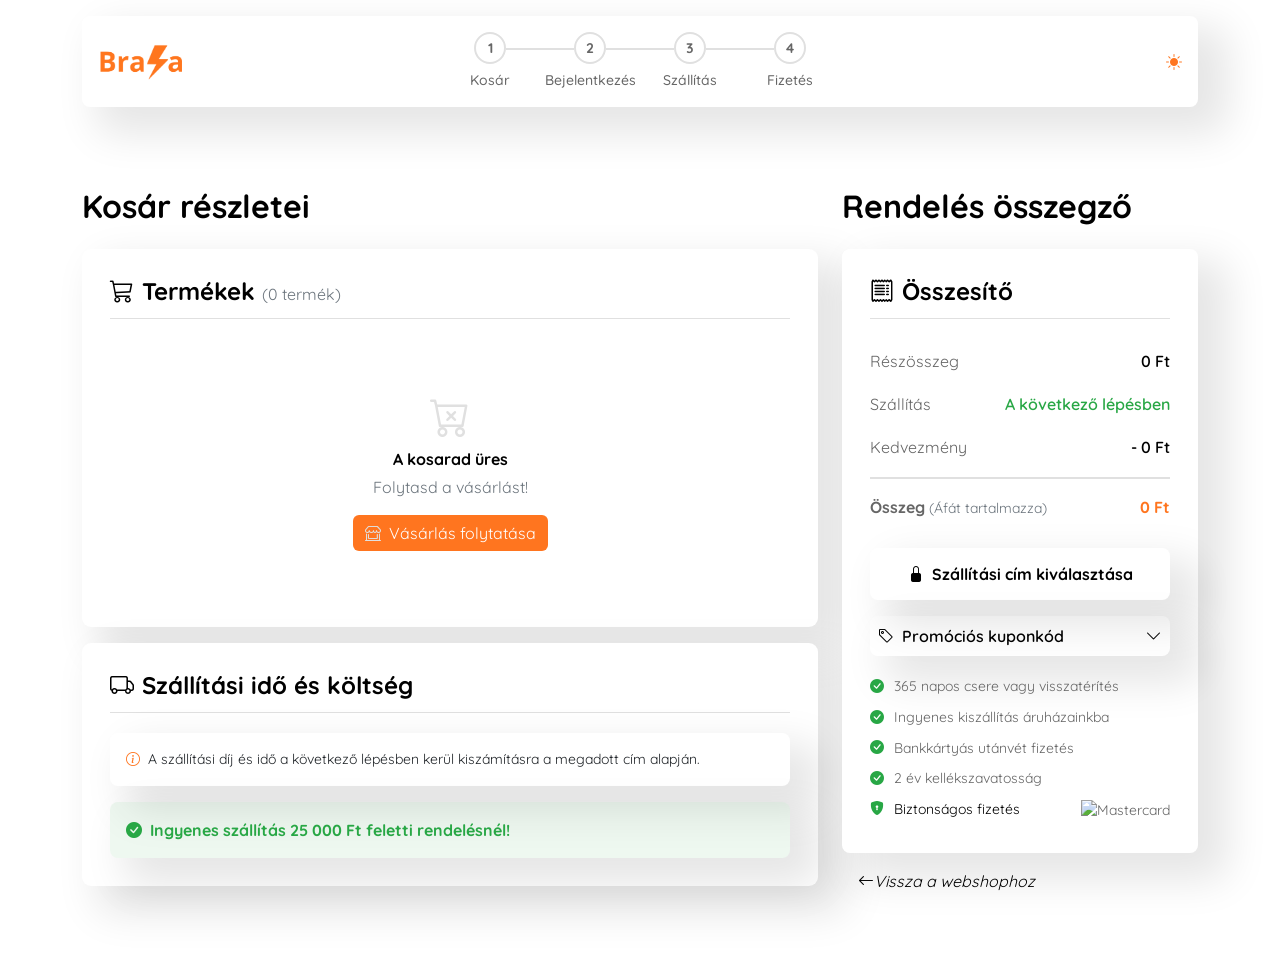
==== commit 07c547d0: "BraVa Update 3.0" ====
--- a/checkout.html
+++ b/checkout.html
@@ -8,43 +8,29 @@
     <link rel="stylesheet" href="css/style.css">
     <link rel="stylesheet" href="css/checkout.css">
     <link rel="stylesheet" href="css/mobile.css">
+    <link rel="shortcut icon" href="assets/img/favicon-16x16.webp" type="image/x-icon">
+    <meta name="description" content="Kerékpárok, alkatrészek, szerszámok, szakértő segítséggel 2026 óta.">
     <title>BraVa - Kosár</title>
 </head>
 <body>
     <div class="checkout-wrapper">
         <header class="checkout-header">
             <div class="container">
-                <div class="nav-inner">
+                <div class="nav-inner p-3 rounded-3 bg-white">
                     <div class="row align-items-center">
                         <div class="col-4 col-lg-3">
-                            <a href="index.html" class="checkout-logo">
-                                <img src="assets/img/BraVa.png" alt="BraVa">
-                            </a>
+                            <a href="index.html" class="checkout-logo"><img src="assets/img/BraVa.webp" alt="BraVa"></a>
                         </div>
                         <div class="col-8 col-lg-6">
                             <div class="step-bar">
-                                <div class="step akt" id="step1">
-                                    <div class="step-circle fw-bold small">1</div>
-                                    <span class="step-label small fw-medium">Kosár</span>
-                                </div>
-                                <div class="step" id="step2">
-                                    <div class="step-circle fw-bold small">2</div>
-                                    <span class="step-label small fw-medium">Bejelentkezés</span>
-                                </div>
-                                <div class="step" id="step3">
-                                    <div class="step-circle fw-bold small">3</div>
-                                    <span class="step-label small fw-medium">Szállítás</span>
-                                </div>
-                                <div class="step" id="step4">
-                                    <div class="step-circle fw-bold small">4</div>
-                                    <span class="step-label small fw-medium">Fizetés</span>
-                                </div>
+                                <div class="step akt" id="step1"><div class="step-circle fw-bold small">1</div><span class="step-label small fw-medium">Kosár</span></div>
+                                <div class="step" id="step2"><div class="step-circle fw-bold small">2</div><span class="step-label small fw-medium">Bejelentkezés</span></div>
+                                <div class="step" id="step3"><div class="step-circle fw-bold small">3</div><span class="step-label small fw-medium">Szállítás</span></div>
+                                <div class="step" id="step4"><div class="step-circle fw-bold small">4</div><span class="step-label small fw-medium">Fizetés</span></div>
                             </div>
                         </div>
                         <div class="col-lg-3 d-none d-lg-flex justify-content-end">
-                            <a href="javascript:void(0)" onclick="toggleTheme()" class="theme-toggle text-decoration-none nari ikon">
-                                <i class="bi bi-brightness-high-fill"></i>
-                            </a>
+                            <a href="javascript:void(0)" onclick="toggleTheme()" class="theme-toggle text-decoration-none nari ikon"><i class="bi bi-brightness-high-fill"></i></a>
                         </div>
                     </div>
                 </div>
@@ -54,91 +40,63 @@
         <main class="py-5">
             <div class="container">
                 <div class="row g-4 align-items-start">
-                    <div class="col-lg-8">
+                    <div class="col-lg-8 pt-3">
                         <h2 class="fw-bold mb-4">Kosár részletei</h2>
                         <div class="cart-panel">
-                            <h4 class="fw-bold">
-                                <i class="bi bi-cart3 me-2"></i>Termékek
-                                <span class="text-secondary fw-normal fs-6" id="itemCount">(0 termék)</span>
-                            </h4>
+                            <h4 class="fw-bold"><i class="bi bi-cart3 me-2"></i>Termékek <span class="text-secondary fw-normal fs-6" id="itemCount">(0 termék)</span></h4>
                             <div id="cartItems">
                                 <div class="empty-cart">
                                     <i class="bi bi-cart-x fs-1"></i>
                                     <p class="fw-bold mb-1">A kosarad üres</p>
                                     <p class="text-secondary mb-3">Folytasd a vásárlást!</p>
-                                    <a href="webshop.html" class="btn i-web">
-                                        <i class="bi bi-shop-window me-2"></i>Vásárlás folytatása
-                                    </a>
+                                    <a href="webshop.html" class="btn i-web"><i class="bi bi-shop-window me-2"></i>Vásárlás folytatása</a>
                                 </div>
                             </div>
                         </div>
-
                         <div class="cart-panel mt-3">
                             <h4 class="fw-bold"><i class="bi bi-truck me-2"></i>Szállítási idő és költség</h4>
-                            <div class="shipping-info p-3 small">
-                                <i class="bi bi-info-circle me-2"></i>
-                                A szállítási díj és idő a következő lépésben kerül kiszámításra a megadott cím alapján.
-                            </div>
+                            <div class="shipping-info p-3 small"><i class="bi bi-info-circle me-2"></i>A szállítási díj és idő a következő lépésben kerül kiszámításra a megadott cím alapján.</div>
                             <div class="mt-3 p-3 rounded-3 shipping-success">
-                                <p class="mb-0 fw-bold text-success-custom">
-                                    <i class="bi bi-check-circle-fill me-2"></i>
-                                    Ingyenes szállítás 25 000 Ft feletti rendelésnél!
-                                </p>
+                                <p class="mb-0 fw-bold text-success-custom"><i class="bi bi-check-circle-fill me-2"></i>Ingyenes szállítás 25 000 Ft feletti rendelésnél!</p>
                             </div>
                         </div>
                     </div>
 
-                    <div class="col-lg-4 summary-sticky pt-2">
+                    <div class="col-lg-4 summary-sticky pt-3">
                         <h2 class="fw-bold mb-4">Rendelés összegző</h2>
-                        <div class="summary-panel">
+                        <div class="summary-panel rounded-3">
                             <h4 class="fw-bold"><i class="bi bi-receipt me-2"></i>Összesítő</h4>
-                            <div class="summary-row">
-                                <span class="label">Részösszeg</span>
-                                <span class="val fw-semibold" id="subtotal">0 Ft</span>
-                            </div>
-                            <div class="summary-row">
-                                <span class="label">Szállítás</span>
-                                <span class="val free-shipping fw-semibold" id="shippingCost">A következő lépésben</span>
-                            </div>
-                            <div class="summary-row">
-                                <span class="label">Kedvezmény</span>
-                                <span class="val fw-semibold" id="discount" class="val fw-semibold text-success-custom">- 0 Ft</span>
-                            </div>
+                            <div class="summary-row"><span class="label">Részösszeg</span><span class="val fw-semibold" id="subtotal">0 Ft</span></div>
+                            <div class="summary-row"><span class="label">Szállítás</span><span class="val free-shipping fw-semibold" id="shippingCost">A következő lépésben</span></div>
+                            <div class="summary-row"><span class="label">Kedvezmény</span><span class="val fw-semibold" id="discount">- 0 Ft</span></div>
                             <div class="summary-row total fw-bold">
                                 <span class="label">Összeg <small class="fw-normal text-secondary">(Áfát tartalmazza)</small></span>
                                 <span class="val nari" id="total">0 Ft</span>
                             </div>
-
                             <button class="checkout-btn fw-bold" id="checkoutBtn" disabled>
                                 <i class="bi bi-lock-fill me-2"></i>Szállítási cím kiválasztása<gls-dpm-dialog country="hu" id="test-map"></gls-dpm-dialog>
                             </button>
-                            <button class="promo-toggle fw-semibold" id="promoToggle">
+                            <button class="promo-toggle border-0 rounded-3 p-2 mt-3 mb-0 fw-semibold" id="promoToggle">
                                 <span><i class="bi bi-tag me-2"></i>Promóciós kuponkód</span>
                                 <i class="bi bi-chevron-down" id="promoChevron"></i>
                             </button>
-                            <div class="promo-body" id="promoBody">
-                                <div class="promo-input-group">
-                                    <input type="text" placeholder="Add meg a kuponkódot" id="promoInput">
+                            <div class="promo-body m-0 p-2 rounded-bottom-3" id="promoBody">
+                                <div class="promo-input-group m-0">
+                                    <input type="text" class="p-2 rounded-3" placeholder="Add meg a kuponkódot" id="promoInput">
                                     <button onclick="applyPromo()" class="fw-semibold">Alkalmaz</button>
                                 </div>
                                 <p class="mt-2 mb-0 small" id="promoMsg"></p>
                             </div>
-
                             <ul class="trust-list small">
                                 <li><i class="bi bi-check-circle-fill"></i>365 napos csere vagy visszatérítés</li>
                                 <li><i class="bi bi-check-circle-fill"></i>Ingyenes kiszállítás áruházainkba</li>
                                 <li><i class="bi bi-check-circle-fill"></i>Bankkártyás utánvét fizetés</li>
                                 <li><i class="bi bi-check-circle-fill"></i>2 év kellékszavatosság</li>
-                                <li>
-                                    <i class="bi bi-shield-lock-fill"></i>
-                                    <span>Biztonságos fizetés</span>
-                                    <img src="https://upload.wikimedia.org/wikipedia/commons/2/2a/Mastercard-logo.svg" alt="Mastercard" class="mastercard-logo">
-                                </li>
+                                <li><i class="bi bi-shield-lock-fill"></i><span>Biztonságos fizetés</span><img src="https://upload.wikimedia.org/wikipedia/commons/2/2a/Mastercard-logo.svg" alt="Mastercard" class="mastercard-logo"></li>
                             </ul>
                         </div>
-                        <div class="cont p-3">
+                        <div class="p-3">
                             <a href="webshop.html" class="text-decoration-none v-web"><i class="bi bi-arrow-left">Vissza a webshophoz</i></a>
-                        </div>
                         </div>
                     </div>
                 </div>
@@ -149,58 +107,24 @@
     <nav class="mobil-navigacio">
         <div class="mobile-bottom-nav">
             <div class="mobile-nav-container">
-                <div class="mobile-nav-item">
-                    <a href="index.html" class="mobile-nav-link" title="Főoldal">
-                        <i class="bi bi-house"></i>
-                        <span class="mobile-nav-label">Főoldal</span>
-                    </a>
-                </div>
-                <div class="mobile-nav-item">
-                    <a href="webshop.html" class="mobile-nav-link" title="Webshop">
-                        <i class="bi bi-shop-window"></i>
-                        <span class="mobile-nav-label">Webshop</span>
-                    </a>
-                </div>
-                <div class="mobile-nav-item">
-                    <a href="checkout.html" class="mobile-nav-link aktiv" title="Kosár">
-                        <i class="bi bi-cart"></i>
-                        <span class="mobile-nav-label">Kosár</span>
-                    </a>
-                </div>
-                <div class="mobile-nav-item">
-                    <a href="shops.html" class="mobile-nav-link" title="Üzleteink">
-                        <i class="bi bi-map"></i>
-                        <span class="mobile-nav-label">Üzleteink</span>
-                    </a>
-                </div>
-                <div class="mobile-nav-item">
-                    <a href="profile.html" class="mobile-nav-link" title="Fiók">
-                        <i class="bi bi-person-circle"></i>
-                        <span class="mobile-nav-label">Fiók</span>
-                    </a>
-                </div>
+                <div class="mobile-nav-item"><a href="index.html" class="mobile-nav-link"><i class="bi bi-house"></i><span class="mobile-nav-label">Főoldal</span></a></div>
+                <div class="mobile-nav-item"><a href="webshop.html" class="mobile-nav-link"><i class="bi bi-shop-window"></i><span class="mobile-nav-label">Webshop</span></a></div>
+                <div class="mobile-nav-item"><a href="checkout.html" class="mobile-nav-link nari"><i class="bi bi-cart"></i><span class="mobile-nav-label">Kosár</span></a></div>
+                <div class="mobile-nav-item"><a href="shops.html" class="mobile-nav-link"><i class="bi bi-map"></i><span class="mobile-nav-label">Üzleteink</span></a></div>
+                <div class="mobile-nav-item"><a href="profile.html" class="mobile-nav-link"><i class="bi bi-person-circle"></i><span class="mobile-nav-label">Fiók</span></a></div>
             </div>
         </div>
     </nav>
-                                    <script>
+
+    <script>
     var el = document.getElementById('test-map');
-    el.addEventListener('change', (e) => {
-    console.log(e.detail);
-    alert(e.detail.name);
-    });
-    var btn = document.getElementById('checkoutBtn');
-    btn.addEventListener('click', () => {
-    el.showModal();
-    });
+    el.addEventListener('change', (e) => { console.log(e.detail); alert(e.detail.name); });
+    document.getElementById('checkoutBtn').addEventListener('click', () => { el.showModal(); });
     </script>
-    <!--
-    Javascript to initialize the custom element, it can be placed anywhere.
-    -->
     <script type="module" src="https://map.gls-hungary.com/widget/gls-dpm.js"></script>
     <script src="js/bootstrap.bundle.min.js"></script>
     <script src="js/jquery-4.0.0.min.js"></script>
     <script src="js/checkout.js"></script>
     <script src="js/script.js"></script>
-    <script src="https://map.gls-hungary.com/widget/gls-dpm.js"></script>
 </body>
-</html>
+</html>
--- a/css/style.css
+++ b/css/style.css
@@ -1,11 +1,4 @@
-/* ============================================================
-   GLOBAL STYLES - minden oldalon használt közös szabályok
-   (változók, tipográfia, fejléc, lábléc, közös elemek)
-   ============================================================ */
-
 @import url('https://fonts.googleapis.com/css2?family=Quicksand:wght@300..700&display=swap');
-
-/* ---------- Téma változók ---------- */
 :root {
     --bg-primary: #ffffff;
     --bg-secondary: #f5efe6;
@@ -29,85 +22,39 @@
     --overlay-bg: rgba(0,0,0,0.85);
     --border-color: #404040;
 }
-
-/* ---------- Tipográfia ---------- */
-body {
-    font-family: "Quicksand", sans-serif;
-    font-optical-sizing: auto;
-    background-color: var(--bg-primary);
-    color: var(--text-primary);
-    transition: background-color 0.3s ease, color 0.3s ease;
-}
-p, span, h1, h2, h3, h4, h5, h6 { color: var(--text-primary); transition: color 0.3s ease; }
-.nari { color: var(--accent-color) !important; }
-
-/* ---------- Fejléc / Navigáció ---------- */
+body { font-family: "Quicksand", sans-serif; }
+body, .nav .container, .k-val, .form-control, .form-control:focus, .modal-content { background-color: var(--bg-primary); }
+p, span, h1, h2, h3, h4, h5, h6, ul li a, footer a, .v-web, .k-val, .form-control, .form-control:focus, .modal-content, .step.completed .step-label { color: var(--text-primary); }
+p, ul li a, .go, .step::after, footer, .step-circle, span, h1, h2, h3, h4, h5, h6, ul li a, footer a, .v-web, .k-val, body, .checkout-header .nav-inner, .scroll-to-top, .nav .container, .form-control, .theme-toggle, .summary-panel { transition: all 0.3s ease; }
+.nari, .aktiv, ul li a:hover, .kats a:hover, footer a:hover, .v-web:hover, .step.active .step-label, .step.aktiv .step-label { color: var(--accent-color) !important; }
 header { position: sticky; top: 2.6%; z-index: 1000; }
-.nav .container { background-color: var(--bg-primary); box-shadow: var(--shadow-lg); transition: background-color 0.3s ease; }
-.rideForm, .profile-stat, .stat-tile, .chart-wrap, .shipping-info, .cart-item-img, .profile-avatar, .garage-card, .shipping-success{
-    box-shadow: 22px 19px 40px 8px var(--shadow-color);
-}
-
-ul li a, footer a, .v-web { color: var(--text-primary); transition: color 0.3s ease; }
-ul li a, .go { border-bottom: 0.5px solid transparent; transition: all 0.2s ease-in; }
+.kats a, .i-web, .i-web:hover, .k-val:hover, .scroll-to-top, .cart-badge, .step.completed .step-circle, .qty-btn:hover, .checkout-btn, .promo-input-group button, .carousel-btn:hover, .wizard-nav-btn, .result-rank, .mobile-cart-badge, .mobile-cat:hover, .mobile-hero-badge, .mobile-hero-info p, .mobile-promo-strip p, .mobile-promo-pill, .mobile-add-btn i, .lightbox-btn, .profile-avatar, .promo-card h3, .badge-out-of-stock, .promo-card p { color: var(--bg-primary); }
+button, .nav .container, footer, .rideForm, .profile-stat, .stat-tile, .chart-wrap, .shipping-info, .cart-item-img, .profile-avatar, .garage-card, .shipping-success, .promo-body, .checkout-header .nav-inner, .summary-panel, .cart-panel, .h-img, .info-section .col-lg-12, .carousel-container, .carousel-card, .k-val-sec .col-lg-6:last-of-type, .hirlevel, .wizard-header .nav-inner, .wizard-panel, .option-card:hover, .result-card:hover, .mobile-product-card, .mobile-bottom-nav, .filter-badge, .mobile-dropdown-menu, .profile-hero, .profile-tabs, .profile-panel, .garage-card:hover, .kapcsolat, .product-card-shop:hover, .promo-card { box-shadow: var(--shadow-lg); }
 .aktiv { font-weight: bold; border-bottom: 0.5px solid var(--accent-color); }
-.kats a { color: #fff; }
-.aktiv, ul li a:hover, .kats a:hover, footer a:hover, .v-web:hover { color: var(--accent-color); }
-ul li a:hover, .go:hover { border-color: var(--accent-color); }
-.ikon:hover { border: none; }
-
-/* ---------- Közös gombok ---------- */
-.btn { border: none; }
-button { box-shadow: var(--shadow-lg); }
-.i-web { background-color: var(--accent-color); color: #fff; }
-.i-web:hover { background-color: var(--accent-hover); color: #fff; }
-.k-val { background-color: var(--bg-primary); color: var(--text-primary); transition: all 0.3s ease; }
-.k-val:hover { background-color: var(--accent-color); color: #fff; }
-
-/* ---------- Űrlap mezők ---------- */
-.form-control {
-    background-color: var(--bg-primary);
-    color: var(--text-primary);
-    border: 1px solid var(--border-color);
-    transition: all 0.3s ease;
-}
-.form-control:focus {
-    background-color: var(--bg-primary);
-    color: var(--text-primary);
-    border-color: var(--accent-color);
-    outline: none;
-}
-
-/* ---------- Téma váltó, scroll-to-top ---------- */
-.theme-toggle { cursor: pointer; transition: transform 0.3s ease; }
+ul li a:hover, .go:hover, .form-control:focus, .step.active .step-circle, .step.aktiv .step-circle, .step.completed .step-circle { border-color: var(--accent-color); }
+.ikon:hover, .btn { border: none; }
+.i-web, .k-val:hover, .scroll-to-top, .step.completed::after, .step.active .step-circle, .step.aktiv .step-circle, .step.completed .step-circle { background-color: var(--accent-color); }
+.i-web:hover, .scroll-to-top:hover { background-color: var(--accent-hover); }
+.form-control { border: 1px solid var(--border-color); }
+.theme-toggle { cursor: pointer; }
+.modal-header { border-bottom: 1px solid var(--border-color); }
+.modal-footer { border-top: 1px solid var(--border-color); }
+a[href="checkout.html"] { position: relative; }
 .scroll-to-top {
     position: fixed;
     right: 30px;
     bottom: 30px;
     width: 50px;
     height: 50px;
-    background-color: var(--accent-color);
-    color: #fff;
     border: none;
     border-radius: 50%;
     cursor: pointer;
     opacity: 0;
     visibility: hidden;
     z-index: 999;
-    transition: all 0.3s ease;
     box-shadow: 0 4px 15px rgba(255,117,31,0.3);
 }
-.scroll-to-top i { font-size: 1.2rem; }
 .scroll-to-top.show { opacity: 1; visibility: visible; }
-.scroll-to-top:hover { background-color: var(--accent-hover); }
-
-/* ---------- Modális ablak ---------- */
-.modal-content { background-color: var(--bg-primary); color: var(--text-primary); }
-.modal-header { border-bottom: 1px solid var(--border-color); }
-.modal-footer { border-top: 1px solid var(--border-color); }
-
-/* ---------- Kosár badge ---------- */
-a[href="checkout.html"] { position: relative; }
 .cart-badge {
     position: absolute;
     top: -6px;
@@ -116,16 +63,10 @@
     height: 18px;
     border-radius: 50%;
     background: var(--accent-color);
-    color: #fff;
     font-size: 0.65rem;
     font-weight: 700;
-    display: flex;
-    align-items: center;
-    justify-content: center;
     pointer-events: none;
 }
-
-/* ---------- Lépcső sáv (checkout + kerékpár választó megosztott) ---------- */
 .step-bar { display: flex; align-items: center; justify-content: center; }
 .step {
     display: flex;
@@ -142,12 +83,8 @@
     width: calc(100% - 32px);
     height: 2px;
     background-color: var(--border-color);
-    transition: background-color 0.3s ease;
 }
-.step:last-child::after { display: none; }
-.step.completed::after { background-color: var(--accent-color); }
-/* Checkout-on a teljesített lépés vonala el van rejtve */
-.checkout-wrapper .step.completed::after { display: none; }
+.step:last-child::after, .checkout-wrapper .step.completed::after { display: none; }
 .step-circle {
     width: 32px;
     height: 32px;
@@ -155,23 +92,10 @@
     display: flex;
     align-items: center;
     justify-content: center;
-    background-color: var(--bg-primary);
     border: 2px solid var(--border-color);
     color: var(--text-secondary);
-    transition: all 0.3s ease;
     z-index: 1;
 }
-.step.active .step-circle,
-.step.aktiv .step-circle,
-.step.completed .step-circle {
-    background-color: var(--accent-color);
-    border-color: var(--accent-color);
-    color: #fff;
-}
 .step-label { margin-top: 6px; color: var(--text-secondary); }
-.step.active .step-label,
-.step.aktiv .step-label { color: var(--accent-color); }
-.step.completed .step-label { color: var(--text-primary); }
-
-/* ---------- Lábléc ---------- */
-footer { background-color: var(--bg-primary); box-shadow: var(--shadow-lg); transition: background-color 0.3s ease; }
+.shops-map { width: 100%; max-width: 1300px; height: 600px; border: 0; }
+.kapcsolat { background-color: var(--bg-primary); transition: background-color 0.3s ease; }
--- a/css/checkout.css
+++ b/css/checkout.css
@@ -1,37 +1,16 @@
-/* ============================================================
-   CHECKOUT (checkout.html) - kosár oldal stílusok
-   A step-bar a style.css-ben van (közös a kerékpár választóval)
-   ============================================================ */
-
 .checkout-wrapper { min-height: 100vh; background-color: var(--bg-primary); }
-
 .checkout-header { position: sticky; top: 0; z-index: 1000; padding: 1rem 1.5rem; }
-.checkout-header .nav-inner {
+.checkout-logo img { height: 36px; width: auto; }
+.cart-panel, .summary-panel {
     background-color: var(--bg-primary);
-    box-shadow: var(--shadow-lg);
-    border-radius: 12px;
-    padding: 0.75rem 1.5rem;
-    transition: background-color 0.3s ease;
-}
-.checkout-logo img { height: 36px; width: auto; }
-
-/* ---------- Kosár / Összegző panel ---------- */
-.cart-panel,
-.summary-panel {
-    background-color: var(--bg-primary);
-    box-shadow: var(--shadow-lg);
     border-radius: 9px;
     padding: 1.75rem;
-    transition: background-color 0.3s ease;
 }
-.cart-panel h4,
-.summary-panel h4 {
+.cart-panel h4, .summary-panel h4 {
     padding-bottom: 0.75rem;
     margin-bottom: 1.25rem;
     border-bottom: 1px solid var(--border-color);
 }
-
-/* ---------- Kosár tételek ---------- */
 .cart-item {
     display: flex;
     align-items: center;
@@ -48,8 +27,6 @@
 }
 .cart-item-body { flex: 1; }
 .cart-item-price { color: var(--accent-color); }
-
-/* ---------- Mennyiség gombok ---------- */
 .qty-control {
     display: flex;
     align-items: center;
@@ -69,7 +46,7 @@
     cursor: pointer;
     transition: background 0.2s ease;
 }
-.qty-btn:hover { background: var(--accent-color); color: #fff; }
+.qty-btn:hover { background: var(--accent-color); }
 .qty-val {
     width: 36px;
     text-align: center;
@@ -90,11 +67,8 @@
     transition: all 0.2s ease;
 }
 .remove-btn:hover { color: var(--error); background: rgba(220,53,69,0.08); }
-
 .empty-cart { text-align: center; padding: 3rem 1rem; }
 .empty-cart i { color: var(--border-color); margin-bottom: 1rem; }
-
-/* ---------- Összegző sorok ---------- */
 .summary-row {
     display: flex;
     justify-content: space-between;
@@ -107,10 +81,7 @@
     margin-top: 0.5rem;
     border-top: 2px solid var(--border-color);
 }
-.free-shipping { color: var(--success); }
-.text-success-custom { color: var(--success); }
-
-/* ---------- Checkout / Promóciós gomb ---------- */
+.free-shipping, .text-success-custom { color: var(--success); }
 .checkout-btn {
     width: 100%;
     margin-top: 1.25rem;
@@ -118,35 +89,25 @@
     border: none;
     border-radius: 8px;
     background-color: var(--accent-color);
-    color: #fff;
     cursor: pointer;
     transition: background 0.2s ease;
 }
 .checkout-btn:hover { background-color: var(--accent-hover); }
-.checkout-btn:disabled { background-color: var(--border-color); cursor: not-allowed; }
-
+.checkout-btn:disabled { background-color: transparent; color: var(--text-primary); }
 .promo-toggle {
     width: 100%;
-    margin-top: 0.5rem;
-    padding: 0.75rem 0;
     display: flex;
     justify-content: space-between;
-    align-items: center;
     text-align: left;
-    border: none;
-    border-top: 1px solid var(--border-color);
-    background: none;
+    background: none !important;
     color: var(--text-primary);
-    cursor: pointer;
 }
 .promo-body { display: none; padding: 0.75rem 0; }
 .promo-body.open { display: block; }
 .promo-input-group { display: flex; gap: 0.5rem; }
 .promo-input-group input {
     flex: 1;
-    padding: 0.5rem 0.75rem;
     border: 1px solid var(--border-color);
-    border-radius: 8px;
     background: var(--bg-primary);
     color: var(--text-primary);
     outline: none;
@@ -157,11 +118,8 @@
     border: none;
     border-radius: 8px;
     background: var(--accent-color);
-    color: #fff;
     cursor: pointer;
 }
-
-/* ---------- Bizalom lista ---------- */
 .trust-list { list-style: none; padding: 0; margin: 1rem 0 0; }
 .trust-list li {
     display: flex;
@@ -171,16 +129,8 @@
     color: var(--text-secondary);
 }
 .trust-list li i { color: var(--success); }
-
-/* ---------- Szállítási info ---------- */
-.shipping-info {
-    margin-top: 0.75rem;
-    border-radius: 8px;
-}
+.shipping-info { margin-top: 0.75rem; border-radius: 8px; }
 .shipping-info i { color: var(--accent-color); }
-.shipping-success {
-    background: rgba(40,167,69,0.08);
-}
-
+.shipping-success { background: rgba(40,167,69,0.08); }
 .summary-sticky { position: sticky; top: 90px; }
-.mastercard-logo { height: 18px; margin-left: auto; }
+.mastercard-logo { height: 18px; margin-left: auto; }
--- a/css/mobile.css
+++ b/css/mobile.css
@@ -1,8 +1,3 @@
-/* ============================================================
-   MOBILE - mobil specifikus stílusok és törések
-   ============================================================ */
-
-/* ---------- Mobil fejléc (logó sáv) ---------- */
 .mobil-navigacio { display: none; }
 .mobile-logo-container {
     display: none;
@@ -32,12 +27,9 @@
     justify-content: center;
     border-radius: 50%;
     background: var(--accent-color);
-    color: #fff;
     font-size: 9px;
     font-weight: 700;
 }
-
-/* ---------- Mobil kereső sáv ---------- */
 .mobile-search-bar { padding: 10px 16px; background: var(--bg-primary); }
 .mobile-search-inner {
     display: flex;
@@ -58,8 +50,6 @@
     outline: none;
 }
 .mobile-search-inner input::placeholder { color: var(--text-secondary); }
-
-/* ---------- Mobil kategória pirulák ---------- */
 .mobile-cats {
     display: flex;
     gap: 8px;
@@ -81,10 +71,7 @@
     cursor: pointer;
     transition: all 0.2s ease;
 }
-.mobile-cat.active,
-.mobile-cat:hover { background: var(--accent-color); color: #fff; }
-
-/* ---------- Mobil szekció címsorok ---------- */
+.mobile-cat.active, .mobile-cat:hover { background: var(--accent-color); }
 .mobile-section-head {
     display: flex;
     justify-content: space-between;
@@ -93,8 +80,6 @@
 }
 .mobile-section-head h2 { font-size: 16px; font-weight: 700; }
 .mobile-section-head a { font-size: 13px; font-weight: 600; color: var(--accent-color); text-decoration: none; }
-
-/* ---------- Mobil hero görgető ---------- */
 .mobile-hero-scroll {
     display: flex;
     gap: 12px;
@@ -122,7 +107,6 @@
     padding: 4px 10px;
     border-radius: 8px;
     background: var(--accent-color);
-    color: #fff;
     font-size: 11px;
     font-weight: 700;
 }
@@ -134,10 +118,8 @@
     padding: 14px 12px;
     background: linear-gradient(transparent, rgba(0,0,0,0.65));
 }
-.mobile-hero-info p { margin-bottom: 2px; color: #fff; font-size: 13px; font-weight: 600; }
+.mobile-hero-info p { margin-bottom: 2px; font-size: 13px; font-weight: 600; }
 .mobile-hero-info span { color: rgba(255,255,255,0.8); font-size: 12px; }
-
-/* ---------- Mobil promóciós sáv ---------- */
 .mobile-promo-strip {
     display: flex;
     align-items: center;
@@ -151,20 +133,17 @@
     transition: opacity 0.2s ease;
 }
 .mobile-promo-strip:active { opacity: 0.9; }
-.mobile-promo-strip p { margin-bottom: 3px; color: #fff; font-size: 13px; font-weight: 600; }
+.mobile-promo-strip p { margin-bottom: 3px; font-size: 13px; font-weight: 600; }
 .mobile-promo-strip span { color: rgba(255,255,255,0.8); font-size: 12px; }
 .mobile-promo-pill {
     flex-shrink: 0;
     padding: 8px 14px;
     border-radius: 10px;
     background: rgba(255,255,255,0.22);
-    color: #fff;
     font-size: 12px;
     font-weight: 700;
     white-space: nowrap;
 }
-
-/* ---------- Mobil termék rács ---------- */
 .mobile-product-grid {
     display: grid;
     grid-template-columns: 1fr 1fr;
@@ -175,7 +154,6 @@
     overflow: hidden;
     border-radius: 14px;
     background: var(--bg-primary);
-    box-shadow: 0 4px 16px var(--shadow-color);
     cursor: pointer;
     transition: transform 0.2s ease;
 }
@@ -202,9 +180,7 @@
     transition: background 0.2s ease;
 }
 .mobile-add-btn:hover { background: var(--accent-hover); }
-.mobile-add-btn i { font-size: 16px; color: #fff; }
-
-/* ---------- Mobil alsó navigáció ---------- */
+.mobile-add-btn i { font-size: 16px; }
 .mobile-bottom-nav {
     display: none;
     position: fixed;
@@ -214,7 +190,6 @@
     z-index: 1030;
     padding: 8px 0 14px;
     background-color: var(--bg-primary);
-    box-shadow: 0 -1px 0 var(--border-color);
 }
 .mobile-nav-container { display: flex; justify-content: space-around; align-items: center; }
 .mobile-nav-item { position: relative; flex: 1; text-align: center; }
@@ -230,8 +205,7 @@
 }
 .mobile-nav-link i { font-size: 24px; }
 .mobile-nav-label { font-size: 10px; font-weight: 500; }
-.mobile-nav-link:hover,
-.mobile-nav-link.active { color: var(--accent-color); }
+.mobile-nav-link:hover, .mobile-nav-link.active { color: var(--accent-color); }
 .mobile-nav-pip { width: 4px; height: 4px; margin: 1px auto 0; border-radius: 50%; background: var(--accent-color); }
 .mobile-dropdown-menu {
     position: absolute;
@@ -243,7 +217,6 @@
     border: 0.5px solid var(--border-color);
     border-radius: 14px;
     background-color: var(--bg-primary);
-    box-shadow: 0 -4px 24px var(--shadow-color);
     display: none;
     transform: translateX(-50%);
 }
@@ -266,44 +239,24 @@
     transition: all 0.15s ease;
 }
 .mobile-dropdown-item:hover { background-color: var(--bg-secondary); color: var(--accent-color); }
-
-/* ============================================================
-   MOBIL TÖRÉSPONTOK
-   ============================================================ */
-
-/* ---------- Tablet és kisebb (max 991.98px) ---------- */
 @media (max-width: 991.98px) {
     html, body { max-width: 100%; overflow-x: hidden; }
     body { padding-bottom: 78px; }
-
     header { display: none !important; }
     .mobile-logo-container { display: flex !important; }
     .mobil-navigacio { display: block !important; }
     .mobile-bottom-nav { display: block !important; }
-
     .container, .container-fluid { padding-left: 16px !important; padding-right: 16px !important; }
     section, .section { padding-left: 16px; padding-right: 16px; }
     h1, h2, h3, h4, h5, h6, p { max-width: 100%; word-break: break-word; }
-
-    /* Általános rendezés mobil nézetben */
     .row { row-gap: 1.25rem; }
     main { padding-top: .5rem; }
-
-    /* Lépcső sáv */
     .step-label { display: none; }
     .step { min-width: 60px; }
-
-    /* Checkout/Wizard panel */
     .cart-panel, .summary-panel { padding: 1.25rem; }
     .summary-sticky { position: static; }
-
-    /* Scroll-to-top elkerülje a mobil navot */
     .scroll-to-top { right: 16px; bottom: 88px; width: 44px; height: 44px; }
-
-    /* Iframe */
     iframe { width: 100% !important; height: 480px !important; }
-
-    /* Home carousel mobilon */
     .carousel-container { margin: 0; padding: 0 16px; box-shadow: none; }
     .carousel-scroll { padding: 10px 0; gap: 14px; }
     .carousel-card { min-width: 200px; height: auto; min-height: 320px; }
@@ -312,68 +265,36 @@
     .carousel-card .card-body .d-flex { left: 10px; right: 10px; }
     .carousel-btn.prev { left: 4px; }
     .carousel-btn.next { right: 4px; }
-
-    /* Hero szöveg + kép szépen egymás alá */
     .h-img { box-shadow: 0 8px 24px var(--shadow-color); }
     .nav .container { box-shadow: none; }
-
-    /* "Segítségre van szükséged?" rész - egymás alá */
     .k-val-sec .col-lg-6 { padding-right: 0 !important; padding-left: 0 !important; }
     .k-val-sec .col-lg-6:last-of-type { padding: 1.5rem !important; margin-top: 1rem; }
-
-    /* Hírlevél - szépre rendezve */
     .hirlevel .col-lg-6 { padding: 1rem !important; }
-
-    /* Lábléc oszlopok megfelelően eloszlanak */
     footer .col-lg-3 { margin-bottom: 1rem; }
 }
-
-/* ---------- Mobil (max 767.98px) ---------- */
 @media (max-width: 767.98px) {
-    /* Hero szakasz */
-    section .col-lg-6 h1 { width: auto !important; }
-    section .col-lg-6 p { width: auto !important; }
+    section .col-lg-6 h1, section .col-lg-6 p { width: auto !important; }
     section .d-flex.gap-5 { flex-direction: column; gap: 12px !important; }
     section .d-flex.gap-5 .btn { width: 100%; }
-
-    /* "Mit keresel?" kártyák */
     .product-card.ps-0, .product-card.pe-0 { padding-left: 0 !important; padding-right: 0 !important; }
     .overlay { padding: 18px; }
-
-    /* Info sáv - két oszlopos rács */
     .info-section .d-flex.justify-content-center.gap-5 { flex-wrap: wrap; gap: 0 !important; }
     .info-section .d-flex.gap-2.p-3 { box-sizing: border-box; width: 50%; }
     .info-section .col-lg-12 { padding: 0.5rem !important; }
-
-    /* Carousel kártya */
     .carousel-card { min-width: 220px; }
-
-    /* Hero kép mobil görgetőben */
     .mobile-hero-card { min-width: 170px; height: 210px; }
-
     .logo { margin: 0 auto; }
-
-    /* Shops kapcsolat oldal */
     .kapcsolat { margin-top: 1rem; }
-
-    /* Lábléc szöveg igazítása */
     footer .row .col-lg-6:last-child p { text-align: left !important; }
     footer .col-lg-3 { text-align: center; }
 }
-
-/* ---------- Kis mobil (max 575.98px) ---------- */
 @media (max-width: 575.98px) {
     .cart-item-img { width: 70px; height: 70px; }
     .step::after { width: calc(100% - 24px); left: calc(50% + 12px); }
     .mobile-product-grid { gap: 8px; padding: 0 12px 16px; }
     .checkout-header, .wizard-header { padding: 0.5rem 0.75rem; }
-    .checkout-header .nav-inner,
-    .wizard-header .nav-inner { padding: 0.5rem 0.75rem; }
-}
-
-/* ---------- Desktop (min 992px): mobil elemek elrejtése ---------- */
+    .checkout-header .nav-inner, .wizard-header .nav-inner { padding: 0.5rem 0.75rem; }
+}
 @media (min-width: 992px) {
-    .mobil-navigacio,
-    .mobile-logo-container,
-    .mobile-bottom-nav { display: none !important; }
-}
+    .mobil-navigacio, .mobile-logo-container, .mobile-bottom-nav { display: none !important; }
+}
